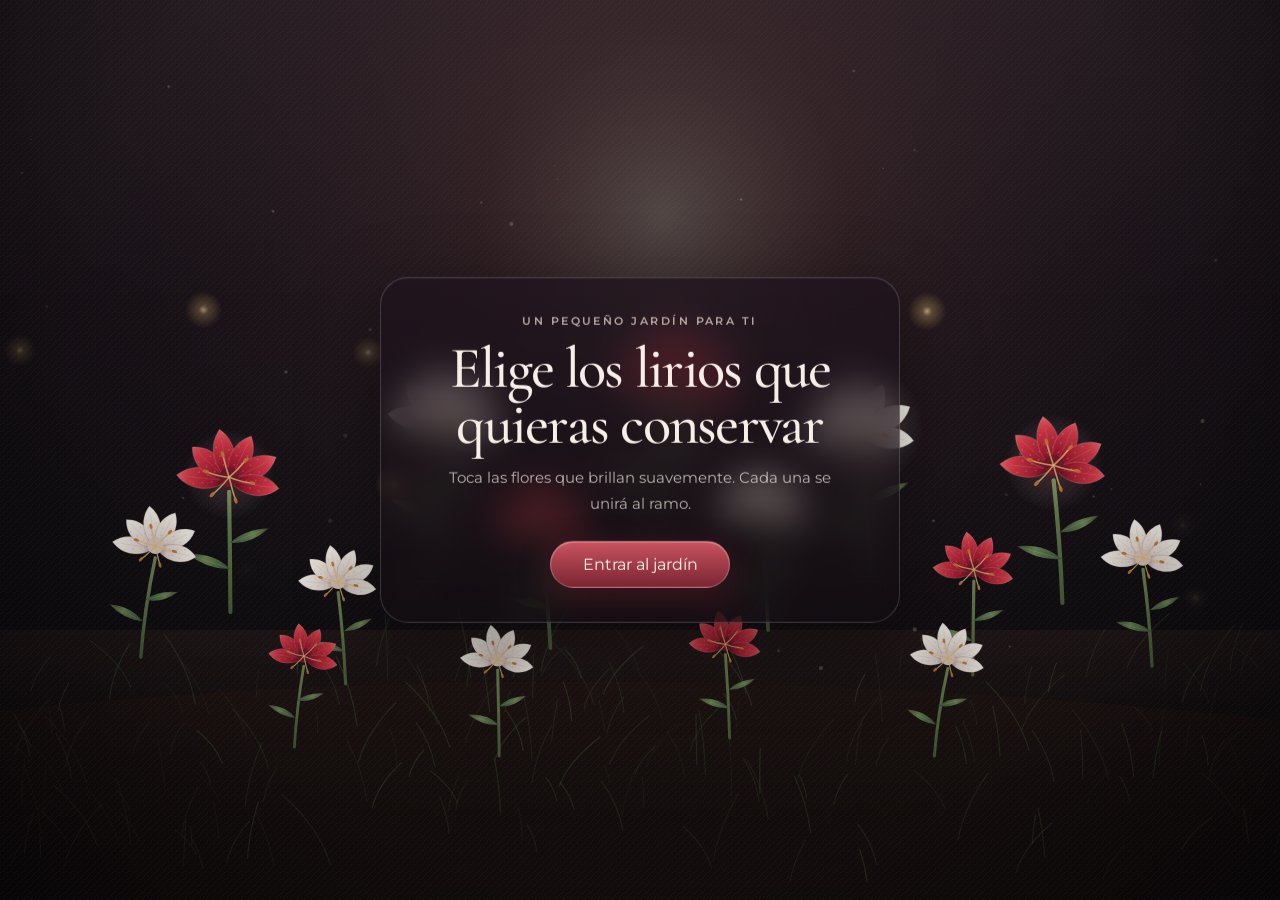
==== index.html @ 662dc4f0 "Add files via upload" ====
<!DOCTYPE html>
<html lang="es">
<head>
  <meta charset="UTF-8" />
  <meta name="viewport" content="width=device-width, initial-scale=1.0, viewport-fit=cover" />
  <meta name="theme-color" content="#100b11" />
  <meta name="description" content="Un pequeño jardín interactivo de lirios rojos y blancos." />
  <title>Jardín de lirios</title>
  <link rel="stylesheet" href="style.css" />
</head>

<body>
  <main id="app">
    <canvas id="garden" aria-label="Jardín interactivo de lirios rojos y blancos"></canvas>

    <div class="light-vignette" aria-hidden="true"></div>
    <div class="grain" aria-hidden="true"></div>

    <section class="intro" id="intro">
      <p class="eyebrow">UN PEQUEÑO JARDÍN PARA TI</p>
      <h1>Elige los lirios que quieras conservar</h1>
      <p>
        Toca las flores que brillan suavemente. Cada una se unirá al ramo.
      </p>
      <button id="enterButton" type="button">Entrar al jardín</button>
    </section>

    <section class="hud hidden" id="hud" aria-live="polite">
      <div class="counter">
        <span class="counter-label">Flores elegidas</span>
        <strong><span id="selectedCount">0</span>/<span id="targetCount">5</span></strong>
      </div>

      <button id="resetButton" class="soft-button" type="button">
        Reiniciar
      </button>
    </section>

    <section class="message-panel hidden" id="messagePanel">
      <p class="eyebrow">TU RAMO ESTÁ LISTO</p>
      <h2>Para que siempre tengas un pequeño jardín contigo</h2>
      <p>
        Cada flor fue elegida entre la luz, el viento y todas las cosas bonitas
        que crecen cuando alguien es importante.
      </p>
      <button id="closeMessage" type="button">Volver al jardín</button>
    </section>

    <div class="hint hidden" id="hint">
      Toca una flor iluminada
    </div>
  </main>

  <script src="script.js"></script>
</body>
</html>
---- style.css ----
@import url('https://fonts.googleapis.com/css2?family=Cormorant+Garamond:wght@400;500;600&family=Montserrat:wght@400;500;600&display=swap');

:root {
  color-scheme: dark;
  --bg: #100b11;
  --cream: #f8eee8;
  --muted: rgba(248, 238, 232, 0.72);
  --line: rgba(255, 255, 255, 0.16);
  --panel: rgba(24, 15, 22, 0.64);
  --accent: #d54a57;
}

* {
  box-sizing: border-box;
}

html,
body {
  width: 100%;
  height: 100%;
  margin: 0;
  overflow: hidden;
  background: var(--bg);
  font-family: "Montserrat", sans-serif;
}

body {
  overscroll-behavior: none;
  touch-action: none;
}

button {
  font: inherit;
}

#app {
  position: relative;
  width: 100%;
  height: 100%;
  min-height: 100svh;
  overflow: hidden;
  isolation: isolate;
  background:
    radial-gradient(circle at 50% 23%, rgba(115, 69, 75, 0.24), transparent 34%),
    linear-gradient(180deg, #181119 0%, #0f0c10 60%, #09090a 100%);
}

#garden {
  position: absolute;
  inset: 0;
  width: 100%;
  height: 100%;
  display: block;
}

.light-vignette {
  position: absolute;
  inset: 0;
  z-index: 3;
  pointer-events: none;
  background:
    radial-gradient(circle at 50% 38%, transparent 0 34%, rgba(7, 4, 7, 0.13) 66%, rgba(4, 2, 4, 0.72) 100%),
    linear-gradient(180deg, rgba(255, 238, 217, 0.05), transparent 34%, rgba(0, 0, 0, 0.2));
  mix-blend-mode: normal;
}

.grain {
  position: absolute;
  inset: 0;
  z-index: 4;
  pointer-events: none;
  opacity: 0.035;
  background-image:
    repeating-radial-gradient(circle at 0 0, rgba(255,255,255,.7) 0 1px, transparent 1px 4px);
  background-size: 7px 7px;
}

.intro,
.message-panel {
  position: absolute;
  z-index: 8;
  left: 50%;
  top: 50%;
  width: min(88vw, 520px);
  transform: translate(-50%, -50%);
  padding: 34px 30px;
  text-align: center;
  border: 1px solid var(--line);
  border-radius: 28px;
  background: linear-gradient(180deg, rgba(31, 19, 29, 0.76), rgba(17, 12, 17, 0.58));
  backdrop-filter: blur(18px);
  -webkit-backdrop-filter: blur(18px);
  box-shadow:
    0 24px 80px rgba(0, 0, 0, 0.4),
    inset 0 1px 0 rgba(255, 255, 255, 0.08);
  transition: opacity 700ms ease, transform 700ms ease, visibility 700ms;
}

.intro.is-leaving,
.message-panel.is-leaving {
  opacity: 0;
  visibility: hidden;
  transform: translate(-50%, -46%) scale(0.97);
}

.intro h1,
.message-panel h2 {
  margin: 10px 0 12px;
  color: var(--cream);
  font-family: "Cormorant Garamond", serif;
  font-size: clamp(2rem, 7vw, 3.65rem);
  line-height: 0.96;
  font-weight: 500;
  letter-spacing: -0.03em;
}

.message-panel h2 {
  font-size: clamp(2rem, 6vw, 3.15rem);
}

.intro p,
.message-panel p {
  margin: 0 auto;
  max-width: 40ch;
  color: var(--muted);
  font-size: 0.96rem;
  line-height: 1.7;
}

.eyebrow {
  color: rgba(255, 235, 225, 0.68) !important;
  font-size: 0.7rem !important;
  letter-spacing: 0.22em;
  font-weight: 600;
}

.intro button,
.message-panel button {
  margin-top: 24px;
  min-width: 180px;
  padding: 13px 20px;
  border: 1px solid rgba(255, 255, 255, 0.25);
  border-radius: 999px;
  color: #fff8f2;
  background:
    linear-gradient(180deg, rgba(217, 91, 103, 0.92), rgba(128, 39, 53, 0.96));
  box-shadow:
    0 10px 34px rgba(177, 47, 66, 0.28),
    inset 0 1px 0 rgba(255, 255, 255, 0.25);
  cursor: pointer;
  transition: transform 180ms ease, filter 180ms ease;
}

.intro button:hover,
.message-panel button:hover {
  transform: translateY(-2px);
  filter: brightness(1.08);
}

.intro button:active,
.message-panel button:active {
  transform: translateY(0) scale(0.98);
}

.hud {
  position: absolute;
  z-index: 7;
  left: max(18px, env(safe-area-inset-left));
  right: max(18px, env(safe-area-inset-right));
  top: max(18px, env(safe-area-inset-top));
  display: flex;
  justify-content: space-between;
  align-items: center;
  gap: 12px;
  pointer-events: none;
  transition: opacity 500ms ease;
}

.counter,
.soft-button {
  border: 1px solid var(--line);
  background: rgba(20, 14, 20, 0.55);
  backdrop-filter: blur(14px);
  -webkit-backdrop-filter: blur(14px);
  box-shadow: 0 10px 30px rgba(0, 0, 0, 0.22);
}

.counter {
  display: flex;
  align-items: baseline;
  gap: 10px;
  padding: 11px 15px;
  border-radius: 18px;
  color: var(--cream);
}

.counter-label {
  color: var(--muted);
  font-size: 0.75rem;
}

.counter strong {
  font-size: 0.95rem;
}

.soft-button {
  pointer-events: auto;
  border-radius: 999px;
  padding: 11px 15px;
  color: rgba(255,255,255,.84);
  cursor: pointer;
}

.hint {
  position: absolute;
  z-index: 7;
  left: 50%;
  bottom: max(28px, calc(env(safe-area-inset-bottom) + 16px));
  transform: translateX(-50%);
  padding: 10px 15px;
  border: 1px solid rgba(255,255,255,.13);
  border-radius: 999px;
  background: rgba(17, 12, 17, .47);
  color: rgba(255, 247, 241, 0.72);
  font-size: 0.75rem;
  backdrop-filter: blur(12px);
  -webkit-backdrop-filter: blur(12px);
  animation: hintFloat 2.8s ease-in-out infinite;
}

.hidden {
  opacity: 0;
  visibility: hidden;
  pointer-events: none !important;
}

@keyframes hintFloat {
  0%, 100% { transform: translate(-50%, 0); }
  50% { transform: translate(-50%, -5px); }
}

@media (max-width: 520px) {
  .intro,
  .message-panel {
    padding: 28px 22px;
    border-radius: 24px;
  }

  .counter-label {
    display: none;
  }
}

@media (prefers-reduced-motion: reduce) {
  .hint {
    animation: none;
  }

  .intro,
  .message-panel {
    transition-duration: 0ms;
  }
}
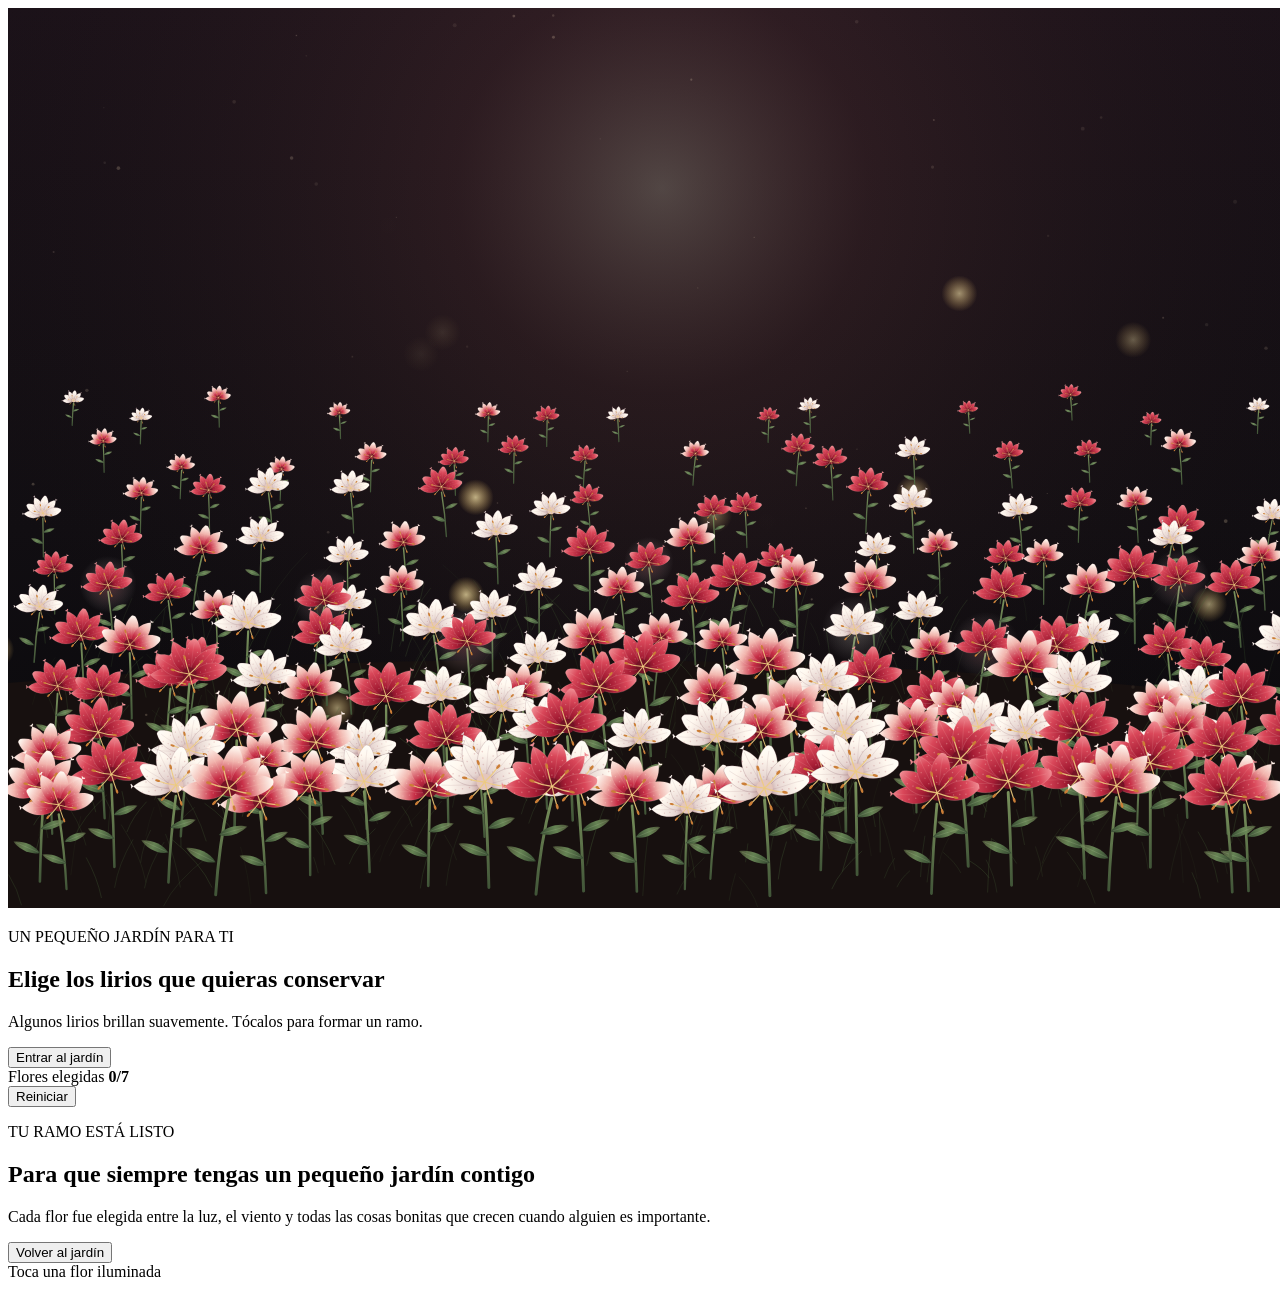
==== commit d5ed7b27: "Rename index(.html to index.html" ====
--- a/index.html
+++ b/index.html
@@ -5,7 +5,7 @@
   <meta name="viewport" content="width=device-width, initial-scale=1.0, viewport-fit=cover" />
   <meta name="theme-color" content="#100b11" />
   <meta name="description" content="Un pequeño jardín interactivo de lirios rojos y blancos." />
-  <title>Jardín de lirios</title>
+  <title>Campo de lirios</title>
   <link rel="stylesheet" href="style.css" />
 </head>
 
@@ -20,7 +20,7 @@
       <p class="eyebrow">UN PEQUEÑO JARDÍN PARA TI</p>
       <h1>Elige los lirios que quieras conservar</h1>
       <p>
-        Toca las flores que brillan suavemente. Cada una se unirá al ramo.
+        Algunos lirios brillan suavemente. Tócalos para formar un ramo.
       </p>
       <button id="enterButton" type="button">Entrar al jardín</button>
     </section>
@@ -28,7 +28,7 @@
     <section class="hud hidden" id="hud" aria-live="polite">
       <div class="counter">
         <span class="counter-label">Flores elegidas</span>
-        <strong><span id="selectedCount">0</span>/<span id="targetCount">5</span></strong>
+        <strong><span id="selectedCount">0</span>/<span id="targetCount">7</span></strong>
       </div>
 
       <button id="resetButton" class="soft-button" type="button">
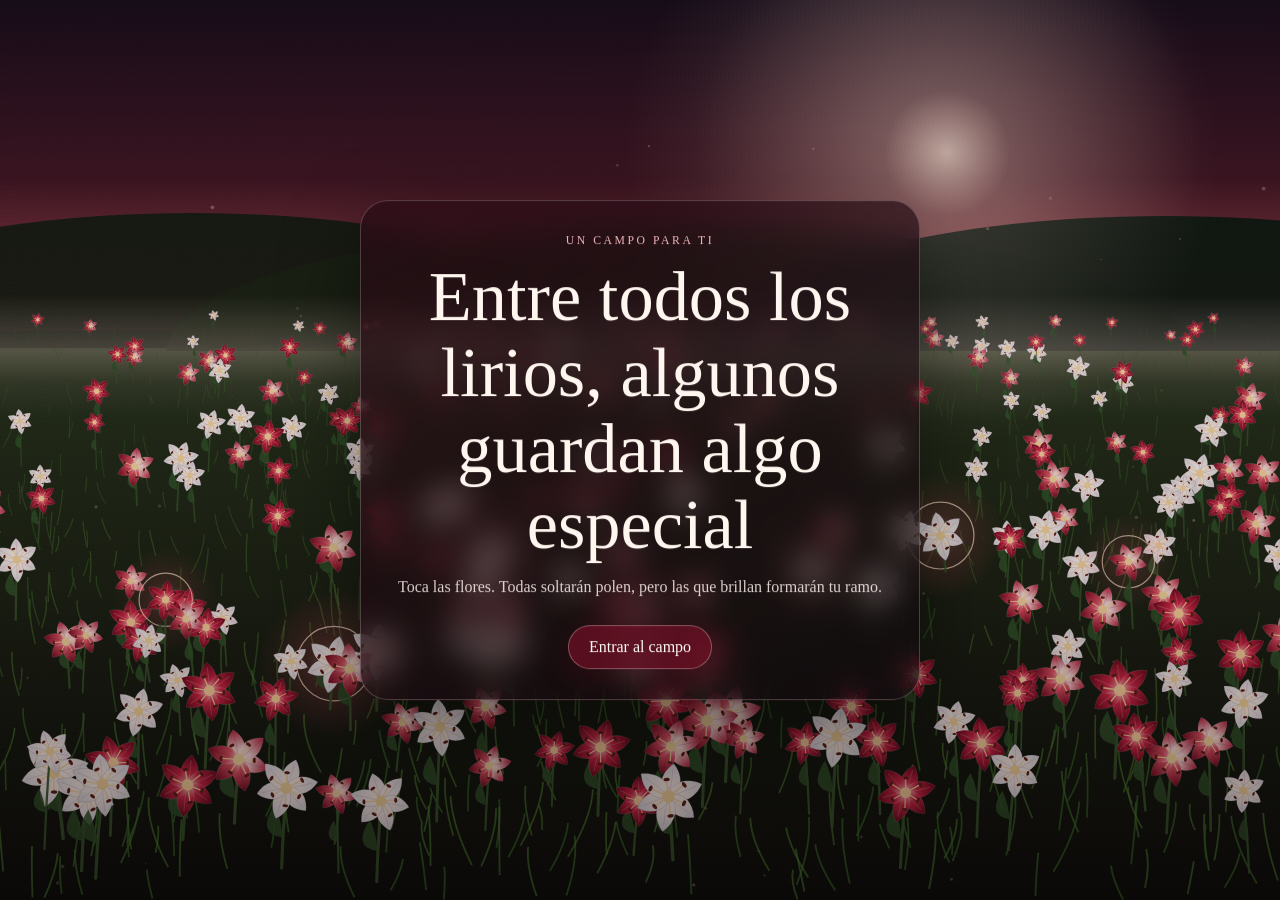
==== commit 316ded7a: "Add files via upload" ====
--- a/index.html
+++ b/index.html
@@ -3,31 +3,34 @@
 <head>
   <meta charset="UTF-8" />
   <meta name="viewport" content="width=device-width, initial-scale=1.0, viewport-fit=cover" />
-  <meta name="theme-color" content="#100b11" />
-  <meta name="description" content="Un pequeño jardín interactivo de lirios rojos y blancos." />
-  <title>Campo de lirios</title>
+  <meta name="theme-color" content="#16080d" />
+  <meta name="description" content="Campo interactivo de lirios rojos, blancos y degradados." />
+  <title>Campo de lirios para Dani</title>
   <link rel="stylesheet" href="style.css" />
 </head>
 
 <body>
   <main id="app">
-    <canvas id="garden" aria-label="Jardín interactivo de lirios rojos y blancos"></canvas>
+    <canvas
+      id="garden"
+      aria-label="Campo interactivo de lirios rojos y blancos"
+    ></canvas>
 
-    <div class="light-vignette" aria-hidden="true"></div>
+    <div class="atmosphere" aria-hidden="true"></div>
     <div class="grain" aria-hidden="true"></div>
 
     <section class="intro" id="intro">
-      <p class="eyebrow">UN PEQUEÑO JARDÍN PARA TI</p>
-      <h1>Elige los lirios que quieras conservar</h1>
+      <p class="eyebrow">UN CAMPO PARA TI</p>
+      <h1>Entre todos los lirios, algunos guardan algo especial</h1>
       <p>
-        Algunos lirios brillan suavemente. Tócalos para formar un ramo.
+        Toca las flores. Todas soltarán polen, pero las que brillan formarán tu ramo.
       </p>
-      <button id="enterButton" type="button">Entrar al jardín</button>
+      <button id="enterButton" type="button">Entrar al campo</button>
     </section>
 
     <section class="hud hidden" id="hud" aria-live="polite">
       <div class="counter">
-        <span class="counter-label">Flores elegidas</span>
+        <span class="counter-label">Flores del ramo</span>
         <strong><span id="selectedCount">0</span>/<span id="targetCount">7</span></strong>
       </div>
 
@@ -36,19 +39,44 @@
       </button>
     </section>
 
-    <section class="message-panel hidden" id="messagePanel">
-      <p class="eyebrow">TU RAMO ESTÁ LISTO</p>
-      <h2>Para que siempre tengas un pequeño jardín contigo</h2>
-      <p>
-        Cada flor fue elegida entre la luz, el viento y todas las cosas bonitas
-        que crecen cuando alguien es importante.
-      </p>
-      <button id="closeMessage" type="button">Volver al jardín</button>
+    <div class="hint hidden" id="hint">
+      Las flores con brillo pertenecen al ramo
+    </div>
+
+    <section
+      class="flower-message hidden"
+      id="flowerMessage"
+      role="dialog"
+      aria-modal="true"
+      aria-labelledby="flowerMessageTitle"
+    >
+      <button
+        id="closeFlowerMessage"
+        class="message-close"
+        type="button"
+        aria-label="Cerrar mensaje"
+      >×</button>
+      <p class="eyebrow">UN MENSAJE ESCONDIDO</p>
+      <h2 id="flowerMessageTitle">Para Dani</h2>
+      <p id="flowerMessageText"></p>
     </section>
 
-    <div class="hint hidden" id="hint">
-      Toca una flor iluminada
-    </div>
+    <section class="bouquet-stage hidden" id="bouquetStage" aria-live="polite">
+      <div class="bouquet-copy">
+        <p class="eyebrow">TU RAMO</p>
+        <h2>Ahora toca cada flor</h2>
+        <p>Cada lirio conserva el mensaje que encontraste en el campo.</p>
+      </div>
+
+      <canvas
+        id="bouquetCanvas"
+        aria-label="Ramo interactivo de siete lirios"
+      ></canvas>
+
+      <button id="returnToField" class="soft-button return-button" type="button">
+        Volver al campo
+      </button>
+    </section>
   </main>
 
   <script src="script.js"></script>
--- a/style.css
+++ b/style.css
@@ -0,0 +1,313 @@
+* {
+  box-sizing: border-box;
+}
+
+:root {
+  color-scheme: dark;
+  --cream: #fff6ef;
+  --rose: #f4b4bd;
+  --deep-red: #8f102a;
+  --wine: #4d0716;
+  --glass: rgba(24, 8, 14, 0.68);
+  --border: rgba(255, 232, 231, 0.22);
+}
+
+html,
+body {
+  width: 100%;
+  height: 100%;
+  margin: 0;
+  overflow: hidden;
+  background: #12070b;
+  font-family: Georgia, "Times New Roman", serif;
+}
+
+button {
+  font: inherit;
+}
+
+button:focus-visible {
+  outline: 3px solid rgba(255, 239, 223, 0.85);
+  outline-offset: 3px;
+}
+
+#app {
+  position: relative;
+  width: 100%;
+  height: 100%;
+  min-height: 100svh;
+  overflow: hidden;
+  isolation: isolate;
+}
+
+#garden,
+#bouquetCanvas {
+  display: block;
+  width: 100%;
+  height: 100%;
+  touch-action: none;
+}
+
+#garden {
+  position: absolute;
+  inset: 0;
+  z-index: 0;
+}
+
+.atmosphere {
+  position: absolute;
+  inset: 0;
+  z-index: 1;
+  pointer-events: none;
+  background:
+    radial-gradient(circle at 72% 17%, rgba(255, 233, 214, 0.20), transparent 25%),
+    linear-gradient(to bottom, rgba(10, 14, 25, 0.03), rgba(36, 7, 14, 0.18) 65%, rgba(15, 5, 8, 0.50));
+}
+
+.grain {
+  position: absolute;
+  inset: 0;
+  z-index: 2;
+  pointer-events: none;
+  opacity: 0.13;
+  background-image:
+    repeating-radial-gradient(circle at 0 0, transparent 0 2px, rgba(255,255,255,.13) 3px 4px);
+  mix-blend-mode: soft-light;
+}
+
+.intro {
+  position: absolute;
+  z-index: 10;
+  left: 50%;
+  top: 50%;
+  width: min(90vw, 560px);
+  transform: translate(-50%, -50%);
+  padding: 30px 26px;
+  text-align: center;
+  border: 1px solid var(--border);
+  border-radius: 28px;
+  background: linear-gradient(145deg, rgba(42, 11, 21, 0.74), rgba(13, 7, 13, 0.58));
+  backdrop-filter: blur(15px);
+  box-shadow: 0 24px 80px rgba(0,0,0,.42);
+  transition: opacity .7s ease, transform .7s ease, visibility .7s;
+}
+
+.intro h1,
+.flower-message h2,
+.bouquet-copy h2 {
+  margin: 8px 0 12px;
+  color: var(--cream);
+  font-weight: 500;
+  line-height: 1.08;
+}
+
+.intro h1 {
+  font-size: clamp(2rem, 7vw, 4.4rem);
+}
+
+.intro p,
+.flower-message p,
+.bouquet-copy p {
+  margin: 0 auto;
+  color: rgba(255, 244, 239, .84);
+  line-height: 1.65;
+}
+
+.eyebrow {
+  letter-spacing: .22em;
+  font-size: .73rem;
+  color: var(--rose) !important;
+}
+
+#enterButton,
+.soft-button {
+  margin-top: 24px;
+  border: 1px solid rgba(255, 241, 235, .30);
+  border-radius: 999px;
+  padding: 12px 20px;
+  color: #fffaf7;
+  background: rgba(113, 16, 38, .72);
+  box-shadow: 0 9px 30px rgba(112, 10, 34, .24);
+  cursor: pointer;
+}
+
+#enterButton:hover,
+.soft-button:hover {
+  background: rgba(145, 24, 51, .88);
+}
+
+.hud {
+  position: absolute;
+  z-index: 8;
+  top: max(16px, env(safe-area-inset-top));
+  left: 16px;
+  right: 16px;
+  display: flex;
+  align-items: center;
+  justify-content: space-between;
+  pointer-events: none;
+}
+
+.counter,
+.hud .soft-button {
+  pointer-events: auto;
+  border: 1px solid var(--border);
+  background: var(--glass);
+  backdrop-filter: blur(12px);
+}
+
+.counter {
+  display: flex;
+  align-items: center;
+  gap: 12px;
+  min-width: 150px;
+  padding: 10px 15px;
+  border-radius: 18px;
+}
+
+.counter-label {
+  display: block;
+  max-width: 90px;
+  color: rgba(255,245,241,.70);
+  font-size: .75rem;
+  line-height: 1.05;
+}
+
+.counter strong {
+  color: var(--cream);
+  font-size: 1.15rem;
+}
+
+.hud .soft-button {
+  margin: 0;
+  padding: 10px 15px;
+}
+
+.hint {
+  position: absolute;
+  z-index: 7;
+  left: 50%;
+  bottom: max(22px, calc(env(safe-area-inset-bottom) + 12px));
+  transform: translateX(-50%);
+  width: max-content;
+  max-width: 86vw;
+  padding: 10px 15px;
+  border: 1px solid var(--border);
+  border-radius: 999px;
+  color: rgba(255,247,242,.85);
+  text-align: center;
+  font-size: .83rem;
+  background: rgba(27, 8, 15, .54);
+  backdrop-filter: blur(10px);
+  pointer-events: none;
+}
+
+.flower-message {
+  position: absolute;
+  z-index: 20;
+  left: 50%;
+  top: 50%;
+  width: min(88vw, 480px);
+  transform: translate(-50%, -50%);
+  padding: 30px 28px;
+  border: 1px solid rgba(255, 235, 231, .28);
+  border-radius: 26px;
+  background:
+    radial-gradient(circle at top, rgba(150, 31, 55, .28), transparent 50%),
+    rgba(20, 7, 13, .88);
+  backdrop-filter: blur(18px);
+  box-shadow: 0 30px 100px rgba(0,0,0,.56);
+  text-align: center;
+}
+
+.flower-message h2 {
+  font-size: clamp(1.8rem, 7vw, 3rem);
+}
+
+.message-close {
+  position: absolute;
+  right: 14px;
+  top: 10px;
+  width: 38px;
+  height: 38px;
+  border: 0;
+  border-radius: 50%;
+  color: rgba(255,255,255,.78);
+  background: rgba(255,255,255,.08);
+  font-size: 1.6rem;
+  cursor: pointer;
+}
+
+.bouquet-stage {
+  position: absolute;
+  inset: 0;
+  z-index: 15;
+  overflow: hidden;
+  background:
+    radial-gradient(circle at 50% 32%, rgba(150, 29, 51, .25), transparent 34%),
+    linear-gradient(to bottom, #170810, #080508 70%);
+}
+
+.bouquet-copy {
+  position: absolute;
+  z-index: 2;
+  left: 50%;
+  top: max(18px, env(safe-area-inset-top));
+  width: min(90vw, 520px);
+  transform: translateX(-50%);
+  text-align: center;
+  pointer-events: none;
+}
+
+.bouquet-copy h2 {
+  margin-top: 5px;
+  font-size: clamp(1.8rem, 6vw, 3rem);
+}
+
+.bouquet-copy p:last-child {
+  font-size: .9rem;
+}
+
+.return-button {
+  position: absolute;
+  z-index: 3;
+  left: 50%;
+  bottom: max(18px, calc(env(safe-area-inset-bottom) + 10px));
+  transform: translateX(-50%);
+  margin: 0;
+}
+
+.hidden {
+  opacity: 0 !important;
+  visibility: hidden !important;
+  pointer-events: none !important;
+}
+
+.intro.hidden {
+  transform: translate(-50%, -46%) scale(.97);
+}
+
+@media (max-width: 600px) {
+  .intro {
+    padding: 24px 20px;
+    border-radius: 22px;
+  }
+
+  .counter {
+    min-width: 135px;
+  }
+
+  .hud {
+    gap: 10px;
+  }
+
+  .flower-message {
+    padding: 28px 20px 24px;
+  }
+}
+
+@media (prefers-reduced-motion: reduce) {
+  * {
+    scroll-behavior: auto !important;
+  }
+}
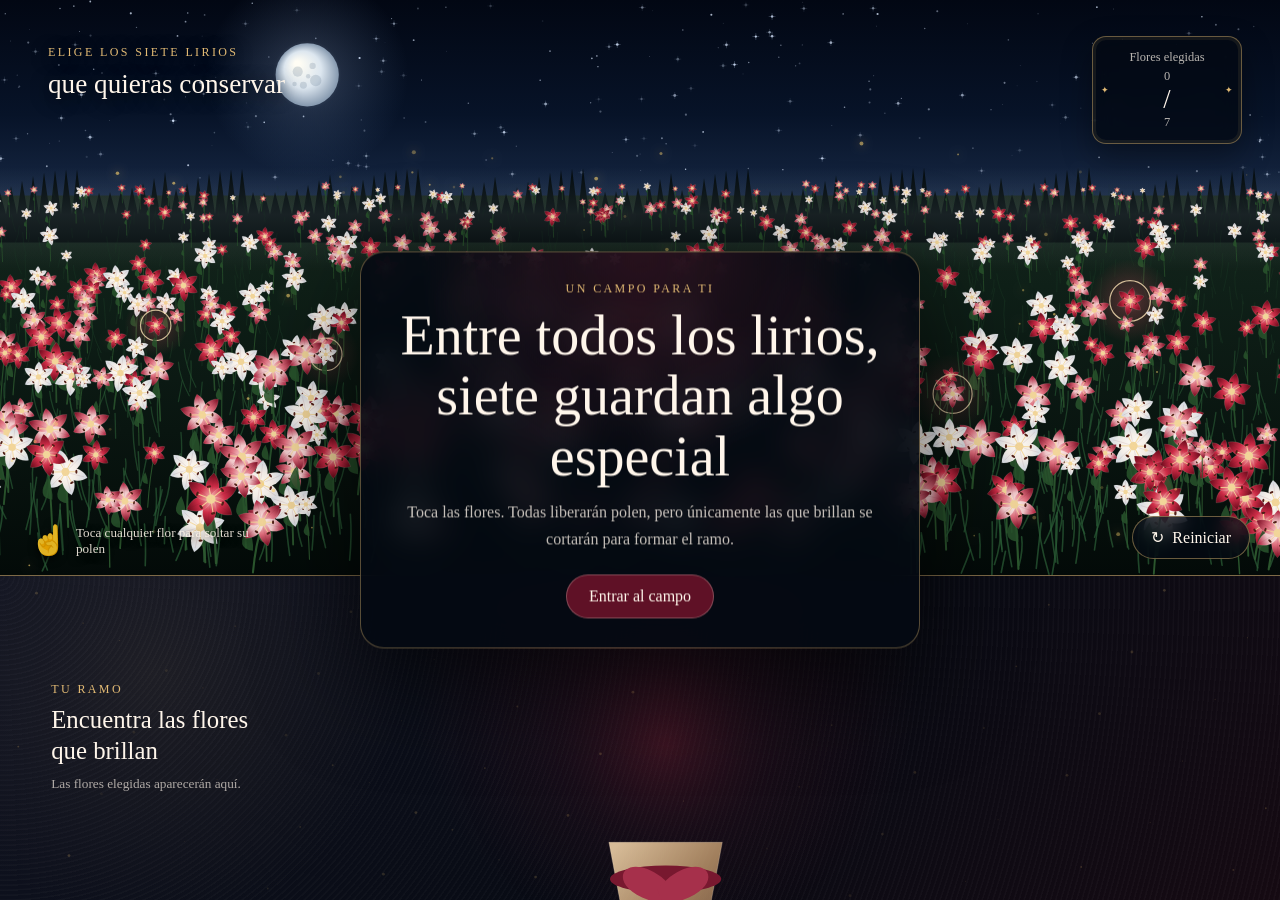
==== commit f57400bb: "Add files via upload" ====
--- a/index.html
+++ b/index.html
@@ -3,79 +3,68 @@
 <head>
   <meta charset="UTF-8" />
   <meta name="viewport" content="width=device-width, initial-scale=1.0, viewport-fit=cover" />
-  <meta name="theme-color" content="#16080d" />
-  <meta name="description" content="Campo interactivo de lirios rojos, blancos y degradados." />
+  <meta name="theme-color" content="#050914" />
   <title>Campo de lirios para Dani</title>
   <link rel="stylesheet" href="style.css" />
 </head>
-
 <body>
   <main id="app">
-    <canvas
-      id="garden"
-      aria-label="Campo interactivo de lirios rojos y blancos"
-    ></canvas>
+    <section class="field-panel" aria-label="Campo interactivo de lirios">
+      <canvas id="garden"></canvas>
 
-    <div class="atmosphere" aria-hidden="true"></div>
-    <div class="grain" aria-hidden="true"></div>
+      <header class="field-title">
+        <p>ELIGE LOS SIETE LIRIOS</p>
+        <h1>que quieras conservar</h1>
+      </header>
 
-    <section class="intro" id="intro">
-      <p class="eyebrow">UN CAMPO PARA TI</p>
-      <h1>Entre todos los lirios, algunos guardan algo especial</h1>
-      <p>
-        Toca las flores. Todas soltarán polen, pero las que brillan formarán tu ramo.
-      </p>
-      <button id="enterButton" type="button">Entrar al campo</button>
-    </section>
+      <aside class="counter-panel" aria-live="polite">
+        <span>Flores elegidas</span>
+        <strong><span id="selectedCount">0</span> / <span id="targetCount">7</span></strong>
+      </aside>
 
-    <section class="hud hidden" id="hud" aria-live="polite">
-      <div class="counter">
-        <span class="counter-label">Flores del ramo</span>
-        <strong><span id="selectedCount">0</span>/<span id="targetCount">7</span></strong>
+      <div class="field-hint">
+        <span class="hand">☝</span>
+        <span>Toca cualquier flor para soltar su polen</span>
       </div>
 
-      <button id="resetButton" class="soft-button" type="button">
-        Reiniciar
+      <button id="resetButton" class="round-button reset-button" type="button">
+        ↻&nbsp;&nbsp;Reiniciar
       </button>
     </section>
 
-    <div class="hint hidden" id="hint">
-      Las flores con brillo pertenecen al ramo
-    </div>
+    <section class="bouquet-panel" aria-label="Ramo en construcción">
+      <div class="bouquet-heading">
+        <p>TU RAMO</p>
+        <h2 id="bouquetInstruction">Encuentra las flores que brillan</h2>
+        <span id="bouquetSubtext">Las flores elegidas aparecerán aquí.</span>
+      </div>
+
+      <canvas id="bouquetCanvas"></canvas>
+
+      <div id="flowerLegend" class="flower-legend" aria-live="polite"></div>
+    </section>
 
     <section
-      class="flower-message hidden"
-      id="flowerMessage"
+      id="messageModal"
+      class="message-modal hidden"
       role="dialog"
       aria-modal="true"
-      aria-labelledby="flowerMessageTitle"
+      aria-labelledby="messageTitle"
     >
-      <button
-        id="closeFlowerMessage"
-        class="message-close"
-        type="button"
-        aria-label="Cerrar mensaje"
-      >×</button>
-      <p class="eyebrow">UN MENSAJE ESCONDIDO</p>
-      <h2 id="flowerMessageTitle">Para Dani</h2>
-      <p id="flowerMessageText"></p>
+      <button id="closeMessage" type="button" aria-label="Cerrar">×</button>
+      <p>UN MENSAJE ESCONDIDO</p>
+      <h2 id="messageTitle">Para Dani</h2>
+      <div id="messageText"></div>
     </section>
 
-    <section class="bouquet-stage hidden" id="bouquetStage" aria-live="polite">
-      <div class="bouquet-copy">
-        <p class="eyebrow">TU RAMO</p>
-        <h2>Ahora toca cada flor</h2>
-        <p>Cada lirio conserva el mensaje que encontraste en el campo.</p>
-      </div>
-
-      <canvas
-        id="bouquetCanvas"
-        aria-label="Ramo interactivo de siete lirios"
-      ></canvas>
-
-      <button id="returnToField" class="soft-button return-button" type="button">
-        Volver al campo
-      </button>
+    <section id="intro" class="intro">
+      <p>UN CAMPO PARA TI</p>
+      <h2>Entre todos los lirios, siete guardan algo especial</h2>
+      <span>
+        Toca las flores. Todas liberarán polen, pero únicamente las que brillan
+        se cortarán para formar el ramo.
+      </span>
+      <button id="enterButton" type="button">Entrar al campo</button>
     </section>
   </main>
 
--- a/style.css
+++ b/style.css
@@ -4,12 +4,12 @@
 
 :root {
   color-scheme: dark;
-  --cream: #fff6ef;
-  --rose: #f4b4bd;
-  --deep-red: #8f102a;
-  --wine: #4d0716;
-  --glass: rgba(24, 8, 14, 0.68);
-  --border: rgba(255, 232, 231, 0.22);
+  --ivory: #fff6eb;
+  --gold: #e2ba74;
+  --rose: #cf6d7e;
+  --wine: #72142c;
+  --glass: rgba(4, 9, 20, 0.74);
+  --line: rgba(230, 190, 116, 0.45);
 }
 
 html,
@@ -18,7 +18,7 @@
   height: 100%;
   margin: 0;
   overflow: hidden;
-  background: #12070b;
+  background: #030711;
   font-family: Georgia, "Times New Roman", serif;
 }
 
@@ -27,17 +27,29 @@
 }
 
 button:focus-visible {
-  outline: 3px solid rgba(255, 239, 223, 0.85);
+  outline: 3px solid var(--ivory);
   outline-offset: 3px;
 }
 
 #app {
   position: relative;
+  display: grid;
+  grid-template-rows: minmax(0, 64fr) minmax(260px, 36fr);
   width: 100%;
-  height: 100%;
-  min-height: 100svh;
+  height: 100dvh;
   overflow: hidden;
-  isolation: isolate;
+  background: #030711;
+}
+
+.field-panel,
+.bouquet-panel {
+  position: relative;
+  min-height: 0;
+  overflow: hidden;
+}
+
+.field-panel {
+  border-bottom: 1px solid rgba(227, 188, 115, .55);
 }
 
 #garden,
@@ -48,233 +60,258 @@
   touch-action: none;
 }
 
-#garden {
+.field-title {
+  position: absolute;
+  z-index: 4;
+  left: clamp(18px, 4vw, 48px);
+  top: clamp(18px, 5vh, 54px);
+  pointer-events: none;
+  text-shadow: 0 3px 18px rgba(0,0,0,.9);
+}
+
+.field-title p,
+.bouquet-heading p,
+.intro > p,
+.message-modal > p {
+  margin: 0;
+  color: var(--gold);
+  font-size: .75rem;
+  letter-spacing: .20em;
+}
+
+.field-title h1 {
+  margin: 6px 0 0;
+  max-width: 260px;
+  color: var(--ivory);
+  font-size: clamp(1.1rem, 2.4vw, 1.7rem);
+  font-weight: 400;
+  line-height: 1.35;
+}
+
+.counter-panel {
+  position: absolute;
+  z-index: 5;
+  right: clamp(14px, 3vw, 38px);
+  top: clamp(14px, 4vh, 38px);
+  min-width: 150px;
+  padding: 13px 20px;
+  border: 1px solid var(--line);
+  border-radius: 14px;
+  color: var(--ivory);
+  text-align: center;
+  background: rgba(3, 9, 19, .72);
+  box-shadow: inset 0 0 0 3px rgba(226,186,116,.08), 0 12px 30px rgba(0,0,0,.35);
+  backdrop-filter: blur(10px);
+}
+
+.counter-panel::before,
+.counter-panel::after {
+  content: "✦";
+  position: absolute;
+  top: 50%;
+  color: var(--gold);
+  font-size: .55rem;
+  transform: translateY(-50%);
+}
+
+.counter-panel::before { left: 8px; }
+.counter-panel::after { right: 8px; }
+
+.counter-panel span {
+  display: block;
+  color: rgba(255,246,235,.72);
+  font-size: .78rem;
+}
+
+.counter-panel strong {
+  display: block;
+  margin-top: 4px;
+  font-size: 1.65rem;
+  font-weight: 400;
+}
+
+.field-hint {
+  position: absolute;
+  z-index: 5;
+  left: clamp(14px, 3vw, 30px);
+  bottom: 16px;
+  display: flex;
+  align-items: center;
+  gap: 10px;
+  max-width: 250px;
+  color: rgba(255,246,235,.88);
+  font-size: .82rem;
+  line-height: 1.25;
+  text-shadow: 0 2px 10px #000;
+  pointer-events: none;
+}
+
+.hand {
+  font-size: 1.8rem;
+}
+
+.round-button {
+  border: 1px solid var(--line);
+  border-radius: 999px;
+  color: var(--ivory);
+  background: rgba(3,9,19,.74);
+  backdrop-filter: blur(9px);
+  cursor: pointer;
+}
+
+.reset-button {
+  position: absolute;
+  z-index: 5;
+  right: clamp(14px, 3vw, 30px);
+  bottom: 16px;
+  padding: 11px 18px;
+}
+
+.bouquet-panel {
+  background:
+    radial-gradient(circle at 52% 36%, rgba(127, 27, 49, .23), transparent 36%),
+    linear-gradient(135deg, #101321, #080b14 55%, #150a12);
+}
+
+.bouquet-panel::after {
+  content: "";
   position: absolute;
   inset: 0;
-  z-index: 0;
-}
-
-.atmosphere {
-  position: absolute;
-  inset: 0;
-  z-index: 1;
   pointer-events: none;
   background:
-    radial-gradient(circle at 72% 17%, rgba(255, 233, 214, 0.20), transparent 25%),
-    linear-gradient(to bottom, rgba(10, 14, 25, 0.03), rgba(36, 7, 14, 0.18) 65%, rgba(15, 5, 8, 0.50));
-}
-
-.grain {
-  position: absolute;
+    radial-gradient(circle at 12% 30%, rgba(226,186,116,.08), transparent 22%),
+    repeating-radial-gradient(circle at 0 0, transparent 0 3px, rgba(255,255,255,.025) 4px 5px);
+  mix-blend-mode: screen;
+}
+
+.bouquet-heading {
+  position: absolute;
+  z-index: 3;
+  left: clamp(18px, 4vw, 58px);
+  top: 50%;
+  width: min(21vw, 230px);
+  transform: translateY(-50%);
+  pointer-events: none;
+}
+
+.bouquet-heading h2 {
+  margin: 8px 0 7px;
+  color: var(--ivory);
+  font-size: clamp(1.05rem, 2vw, 1.55rem);
+  font-weight: 400;
+  line-height: 1.25;
+}
+
+.bouquet-heading span {
+  color: rgba(255,246,235,.66);
+  font-size: .83rem;
+  line-height: 1.4;
+}
+
+#bouquetCanvas {
+  position: absolute;
+  z-index: 1;
   inset: 0;
-  z-index: 2;
-  pointer-events: none;
-  opacity: 0.13;
-  background-image:
-    repeating-radial-gradient(circle at 0 0, transparent 0 2px, rgba(255,255,255,.13) 3px 4px);
-  mix-blend-mode: soft-light;
-}
-
-.intro {
-  position: absolute;
-  z-index: 10;
+}
+
+.flower-legend {
+  position: absolute;
+  z-index: 3;
+  right: clamp(12px, 3vw, 36px);
+  top: 50%;
+  width: min(25vw, 285px);
+  transform: translateY(-50%);
+}
+
+.legend-item {
+  display: grid;
+  grid-template-columns: 32px 1fr;
+  gap: 9px;
+  align-items: center;
+  padding: 5px 0;
+  border-bottom: 1px dashed rgba(226,186,116,.22);
+}
+
+.legend-dot {
+  width: 26px;
+  height: 26px;
+  border-radius: 50%;
+  border: 1px solid rgba(255,241,224,.35);
+  box-shadow: 0 0 14px rgba(226,186,116,.2);
+}
+
+.legend-item strong {
+  display: block;
+  color: var(--ivory);
+  font-size: .76rem;
+  font-weight: 400;
+}
+
+.legend-item span {
+  display: block;
+  margin-top: 2px;
+  color: rgba(255,246,235,.52);
+  font-size: .65rem;
+}
+
+.intro,
+.message-modal {
+  position: absolute;
+  z-index: 20;
   left: 50%;
   top: 50%;
   width: min(90vw, 560px);
   transform: translate(-50%, -50%);
-  padding: 30px 26px;
+  padding: 29px 26px;
+  border: 1px solid rgba(226,186,116,.38);
+  border-radius: 24px;
   text-align: center;
-  border: 1px solid var(--border);
-  border-radius: 28px;
-  background: linear-gradient(145deg, rgba(42, 11, 21, 0.74), rgba(13, 7, 13, 0.58));
-  backdrop-filter: blur(15px);
-  box-shadow: 0 24px 80px rgba(0,0,0,.42);
-  transition: opacity .7s ease, transform .7s ease, visibility .7s;
-}
-
-.intro h1,
-.flower-message h2,
-.bouquet-copy h2 {
-  margin: 8px 0 12px;
-  color: var(--cream);
-  font-weight: 500;
+  background:
+    radial-gradient(circle at top, rgba(151,35,61,.24), transparent 46%),
+    rgba(4,9,18,.90);
+  box-shadow: 0 28px 100px rgba(0,0,0,.68);
+  backdrop-filter: blur(16px);
+  transition: opacity .45s ease, transform .45s ease, visibility .45s;
+}
+
+.intro h2,
+.message-modal h2 {
+  margin: 9px 0 13px;
+  color: var(--ivory);
+  font-size: clamp(1.8rem, 5.6vw, 3.5rem);
+  font-weight: 400;
   line-height: 1.08;
 }
 
-.intro h1 {
-  font-size: clamp(2rem, 7vw, 4.4rem);
-}
-
-.intro p,
-.flower-message p,
-.bouquet-copy p {
-  margin: 0 auto;
-  color: rgba(255, 244, 239, .84);
+.intro span,
+#messageText {
+  display: block;
+  color: rgba(255,246,235,.77);
   line-height: 1.65;
 }
 
-.eyebrow {
-  letter-spacing: .22em;
-  font-size: .73rem;
-  color: var(--rose) !important;
-}
-
-#enterButton,
-.soft-button {
-  margin-top: 24px;
-  border: 1px solid rgba(255, 241, 235, .30);
+.intro button {
+  margin-top: 22px;
+  padding: 12px 22px;
+  border: 1px solid rgba(255,242,226,.25);
   border-radius: 999px;
-  padding: 12px 20px;
-  color: #fffaf7;
-  background: rgba(113, 16, 38, .72);
-  box-shadow: 0 9px 30px rgba(112, 10, 34, .24);
+  color: var(--ivory);
+  background: rgba(116,20,45,.82);
   cursor: pointer;
 }
 
-#enterButton:hover,
-.soft-button:hover {
-  background: rgba(145, 24, 51, .88);
-}
-
-.hud {
-  position: absolute;
-  z-index: 8;
-  top: max(16px, env(safe-area-inset-top));
-  left: 16px;
-  right: 16px;
-  display: flex;
-  align-items: center;
-  justify-content: space-between;
-  pointer-events: none;
-}
-
-.counter,
-.hud .soft-button {
-  pointer-events: auto;
-  border: 1px solid var(--border);
-  background: var(--glass);
-  backdrop-filter: blur(12px);
-}
-
-.counter {
-  display: flex;
-  align-items: center;
-  gap: 12px;
-  min-width: 150px;
-  padding: 10px 15px;
-  border-radius: 18px;
-}
-
-.counter-label {
-  display: block;
-  max-width: 90px;
-  color: rgba(255,245,241,.70);
-  font-size: .75rem;
-  line-height: 1.05;
-}
-
-.counter strong {
-  color: var(--cream);
-  font-size: 1.15rem;
-}
-
-.hud .soft-button {
-  margin: 0;
-  padding: 10px 15px;
-}
-
-.hint {
-  position: absolute;
-  z-index: 7;
-  left: 50%;
-  bottom: max(22px, calc(env(safe-area-inset-bottom) + 12px));
-  transform: translateX(-50%);
-  width: max-content;
-  max-width: 86vw;
-  padding: 10px 15px;
-  border: 1px solid var(--border);
-  border-radius: 999px;
-  color: rgba(255,247,242,.85);
-  text-align: center;
-  font-size: .83rem;
-  background: rgba(27, 8, 15, .54);
-  backdrop-filter: blur(10px);
-  pointer-events: none;
-}
-
-.flower-message {
-  position: absolute;
-  z-index: 20;
-  left: 50%;
-  top: 50%;
-  width: min(88vw, 480px);
-  transform: translate(-50%, -50%);
-  padding: 30px 28px;
-  border: 1px solid rgba(255, 235, 231, .28);
-  border-radius: 26px;
-  background:
-    radial-gradient(circle at top, rgba(150, 31, 55, .28), transparent 50%),
-    rgba(20, 7, 13, .88);
-  backdrop-filter: blur(18px);
-  box-shadow: 0 30px 100px rgba(0,0,0,.56);
-  text-align: center;
-}
-
-.flower-message h2 {
-  font-size: clamp(1.8rem, 7vw, 3rem);
-}
-
-.message-close {
-  position: absolute;
-  right: 14px;
+.message-modal button {
+  position: absolute;
+  right: 12px;
   top: 10px;
-  width: 38px;
-  height: 38px;
+  width: 36px;
+  height: 36px;
   border: 0;
   border-radius: 50%;
-  color: rgba(255,255,255,.78);
+  color: var(--ivory);
   background: rgba(255,255,255,.08);
-  font-size: 1.6rem;
+  font-size: 1.5rem;
   cursor: pointer;
-}
-
-.bouquet-stage {
-  position: absolute;
-  inset: 0;
-  z-index: 15;
-  overflow: hidden;
-  background:
-    radial-gradient(circle at 50% 32%, rgba(150, 29, 51, .25), transparent 34%),
-    linear-gradient(to bottom, #170810, #080508 70%);
-}
-
-.bouquet-copy {
-  position: absolute;
-  z-index: 2;
-  left: 50%;
-  top: max(18px, env(safe-area-inset-top));
-  width: min(90vw, 520px);
-  transform: translateX(-50%);
-  text-align: center;
-  pointer-events: none;
-}
-
-.bouquet-copy h2 {
-  margin-top: 5px;
-  font-size: clamp(1.8rem, 6vw, 3rem);
-}
-
-.bouquet-copy p:last-child {
-  font-size: .9rem;
-}
-
-.return-button {
-  position: absolute;
-  z-index: 3;
-  left: 50%;
-  bottom: max(18px, calc(env(safe-area-inset-bottom) + 10px));
-  transform: translateX(-50%);
-  margin: 0;
 }
 
 .hidden {
@@ -283,31 +320,96 @@
   pointer-events: none !important;
 }
 
-.intro.hidden {
-  transform: translate(-50%, -46%) scale(.97);
-}
-
-@media (max-width: 600px) {
-  .intro {
-    padding: 24px 20px;
-    border-radius: 22px;
-  }
-
-  .counter {
-    min-width: 135px;
-  }
-
-  .hud {
-    gap: 10px;
-  }
-
-  .flower-message {
-    padding: 28px 20px 24px;
-  }
-}
-
-@media (prefers-reduced-motion: reduce) {
-  * {
-    scroll-behavior: auto !important;
-  }
-}
+@media (max-width: 760px) {
+  #app {
+    grid-template-rows: minmax(0, 66fr) minmax(230px, 34fr);
+  }
+
+  .field-title {
+    top: 18px;
+  }
+
+  .field-title h1 {
+    max-width: 180px;
+    font-size: 1rem;
+  }
+
+  .counter-panel {
+    min-width: 118px;
+    padding: 10px 13px;
+  }
+
+  .counter-panel strong {
+    font-size: 1.35rem;
+  }
+
+  .field-hint {
+    bottom: 10px;
+    max-width: 170px;
+    font-size: .68rem;
+  }
+
+  .reset-button {
+    bottom: 10px;
+    padding: 9px 13px;
+    font-size: .75rem;
+  }
+
+  .bouquet-heading {
+    left: 12px;
+    top: 12px;
+    width: 42%;
+    transform: none;
+  }
+
+  .bouquet-heading h2 {
+    margin: 4px 0;
+    font-size: .92rem;
+  }
+
+  .bouquet-heading span {
+    font-size: .66rem;
+  }
+
+  .flower-legend {
+    right: 9px;
+    width: 35%;
+  }
+
+  .legend-item {
+    grid-template-columns: 20px 1fr;
+    gap: 5px;
+    padding: 2px 0;
+  }
+
+  .legend-dot {
+    width: 17px;
+    height: 17px;
+  }
+
+  .legend-item strong {
+    font-size: .58rem;
+  }
+
+  .legend-item span {
+    display: none;
+  }
+}
+
+@media (max-width: 430px) {
+  .field-title p {
+    font-size: .58rem;
+  }
+
+  .counter-panel span {
+    font-size: .63rem;
+  }
+
+  .bouquet-heading {
+    width: 43%;
+  }
+
+  .flower-legend {
+    width: 31%;
+  }
+}
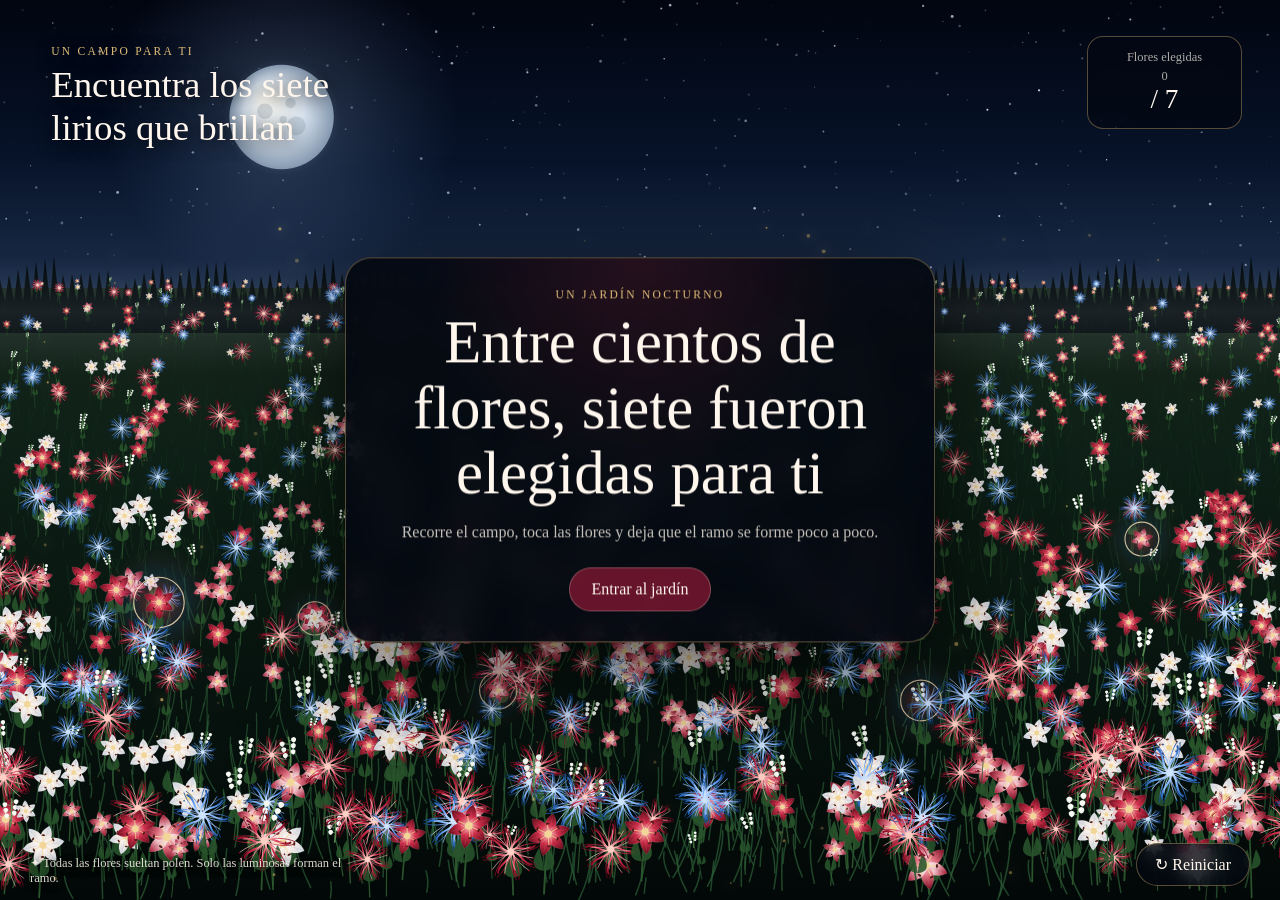
==== commit f2848fce: "Add files via upload" ====
--- a/index.html
+++ b/index.html
@@ -1,73 +1,43 @@
 <!DOCTYPE html>
 <html lang="es">
 <head>
-  <meta charset="UTF-8" />
-  <meta name="viewport" content="width=device-width, initial-scale=1.0, viewport-fit=cover" />
-  <meta name="theme-color" content="#050914" />
+  <meta charset="UTF-8">
+  <meta name="viewport" content="width=device-width, initial-scale=1.0, viewport-fit=cover">
+  <meta name="theme-color" content="#030713">
   <title>Campo de lirios para Dani</title>
-  <link rel="stylesheet" href="style.css" />
+  <link rel="stylesheet" href="style.css">
 </head>
 <body>
-  <main id="app">
-    <section class="field-panel" aria-label="Campo interactivo de lirios">
-      <canvas id="garden"></canvas>
+<main id="app">
+  <section id="fieldScene" class="scene">
+    <canvas id="gardenCanvas"></canvas>
+    <header class="field-copy"><p>UN CAMPO PARA TI</p><h1>Encuentra los siete lirios que brillan</h1></header>
+    <aside class="counter"><span>Flores elegidas</span><strong><span id="selectedCount">0</span> / 7</strong></aside>
+    <div class="hint">✦ Todas las flores sueltan polen. Solo las luminosas forman el ramo.</div>
+    <button id="resetButton" class="glass reset" type="button">↻ Reiniciar</button>
+  </section>
 
-      <header class="field-title">
-        <p>ELIGE LOS SIETE LIRIOS</p>
-        <h1>que quieras conservar</h1>
-      </header>
+  <section id="bouquetScene" class="scene hidden">
+    <canvas id="bouquetCanvas"></canvas>
+    <header class="bouquet-copy"><p>TU RAMO</p><h2>Ahora toca cada flor</h2><span>Cada lirio guarda un mensaje diferente.</span></header>
+    <aside class="info-panel"><p>FLORES DEL RAMO</p><div id="flowerInfoList"></div></aside>
+    <button id="backToField" class="glass back" type="button">← Volver al campo</button>
+  </section>
 
-      <aside class="counter-panel" aria-live="polite">
-        <span>Flores elegidas</span>
-        <strong><span id="selectedCount">0</span> / <span id="targetCount">7</span></strong>
-      </aside>
+  <section id="intro" class="modal intro">
+    <p>UN JARDÍN NOCTURNO</p>
+    <h2>Entre cientos de flores, siete fueron elegidas para ti</h2>
+    <span>Recorre el campo, toca las flores y deja que el ramo se forme poco a poco.</span>
+    <button id="enterButton" type="button">Entrar al jardín</button>
+  </section>
 
-      <div class="field-hint">
-        <span class="hand">☝</span>
-        <span>Toca cualquier flor para soltar su polen</span>
-      </div>
-
-      <button id="resetButton" class="round-button reset-button" type="button">
-        ↻&nbsp;&nbsp;Reiniciar
-      </button>
-    </section>
-
-    <section class="bouquet-panel" aria-label="Ramo en construcción">
-      <div class="bouquet-heading">
-        <p>TU RAMO</p>
-        <h2 id="bouquetInstruction">Encuentra las flores que brillan</h2>
-        <span id="bouquetSubtext">Las flores elegidas aparecerán aquí.</span>
-      </div>
-
-      <canvas id="bouquetCanvas"></canvas>
-
-      <div id="flowerLegend" class="flower-legend" aria-live="polite"></div>
-    </section>
-
-    <section
-      id="messageModal"
-      class="message-modal hidden"
-      role="dialog"
-      aria-modal="true"
-      aria-labelledby="messageTitle"
-    >
-      <button id="closeMessage" type="button" aria-label="Cerrar">×</button>
-      <p>UN MENSAJE ESCONDIDO</p>
-      <h2 id="messageTitle">Para Dani</h2>
-      <div id="messageText"></div>
-    </section>
-
-    <section id="intro" class="intro">
-      <p>UN CAMPO PARA TI</p>
-      <h2>Entre todos los lirios, siete guardan algo especial</h2>
-      <span>
-        Toca las flores. Todas liberarán polen, pero únicamente las que brillan
-        se cortarán para formar el ramo.
-      </span>
-      <button id="enterButton" type="button">Entrar al campo</button>
-    </section>
-  </main>
-
-  <script src="script.js"></script>
+  <section id="messageModal" class="modal hidden" role="dialog" aria-modal="true">
+    <button id="closeMessage" class="close" type="button">×</button>
+    <p>UN MENSAJE ESCONDIDO</p>
+    <h2 id="messageFlowerName">Para Dani</h2>
+    <div id="messageText"></div>
+  </section>
+</main>
+<script src="script.js"></script>
 </body>
 </html>
--- a/style.css
+++ b/style.css
@@ -1,415 +1,26 @@
-* {
-  box-sizing: border-box;
-}
-
-:root {
-  color-scheme: dark;
-  --ivory: #fff6eb;
-  --gold: #e2ba74;
-  --rose: #cf6d7e;
-  --wine: #72142c;
-  --glass: rgba(4, 9, 20, 0.74);
-  --line: rgba(230, 190, 116, 0.45);
-}
-
-html,
-body {
-  width: 100%;
-  height: 100%;
-  margin: 0;
-  overflow: hidden;
-  background: #030711;
-  font-family: Georgia, "Times New Roman", serif;
-}
-
-button {
-  font: inherit;
-}
-
-button:focus-visible {
-  outline: 3px solid var(--ivory);
-  outline-offset: 3px;
-}
-
-#app {
-  position: relative;
-  display: grid;
-  grid-template-rows: minmax(0, 64fr) minmax(260px, 36fr);
-  width: 100%;
-  height: 100dvh;
-  overflow: hidden;
-  background: #030711;
-}
-
-.field-panel,
-.bouquet-panel {
-  position: relative;
-  min-height: 0;
-  overflow: hidden;
-}
-
-.field-panel {
-  border-bottom: 1px solid rgba(227, 188, 115, .55);
-}
-
-#garden,
-#bouquetCanvas {
-  display: block;
-  width: 100%;
-  height: 100%;
-  touch-action: none;
-}
-
-.field-title {
-  position: absolute;
-  z-index: 4;
-  left: clamp(18px, 4vw, 48px);
-  top: clamp(18px, 5vh, 54px);
-  pointer-events: none;
-  text-shadow: 0 3px 18px rgba(0,0,0,.9);
-}
-
-.field-title p,
-.bouquet-heading p,
-.intro > p,
-.message-modal > p {
-  margin: 0;
-  color: var(--gold);
-  font-size: .75rem;
-  letter-spacing: .20em;
-}
-
-.field-title h1 {
-  margin: 6px 0 0;
-  max-width: 260px;
-  color: var(--ivory);
-  font-size: clamp(1.1rem, 2.4vw, 1.7rem);
-  font-weight: 400;
-  line-height: 1.35;
-}
-
-.counter-panel {
-  position: absolute;
-  z-index: 5;
-  right: clamp(14px, 3vw, 38px);
-  top: clamp(14px, 4vh, 38px);
-  min-width: 150px;
-  padding: 13px 20px;
-  border: 1px solid var(--line);
-  border-radius: 14px;
-  color: var(--ivory);
-  text-align: center;
-  background: rgba(3, 9, 19, .72);
-  box-shadow: inset 0 0 0 3px rgba(226,186,116,.08), 0 12px 30px rgba(0,0,0,.35);
-  backdrop-filter: blur(10px);
-}
-
-.counter-panel::before,
-.counter-panel::after {
-  content: "✦";
-  position: absolute;
-  top: 50%;
-  color: var(--gold);
-  font-size: .55rem;
-  transform: translateY(-50%);
-}
-
-.counter-panel::before { left: 8px; }
-.counter-panel::after { right: 8px; }
-
-.counter-panel span {
-  display: block;
-  color: rgba(255,246,235,.72);
-  font-size: .78rem;
-}
-
-.counter-panel strong {
-  display: block;
-  margin-top: 4px;
-  font-size: 1.65rem;
-  font-weight: 400;
-}
-
-.field-hint {
-  position: absolute;
-  z-index: 5;
-  left: clamp(14px, 3vw, 30px);
-  bottom: 16px;
-  display: flex;
-  align-items: center;
-  gap: 10px;
-  max-width: 250px;
-  color: rgba(255,246,235,.88);
-  font-size: .82rem;
-  line-height: 1.25;
-  text-shadow: 0 2px 10px #000;
-  pointer-events: none;
-}
-
-.hand {
-  font-size: 1.8rem;
-}
-
-.round-button {
-  border: 1px solid var(--line);
-  border-radius: 999px;
-  color: var(--ivory);
-  background: rgba(3,9,19,.74);
-  backdrop-filter: blur(9px);
-  cursor: pointer;
-}
-
-.reset-button {
-  position: absolute;
-  z-index: 5;
-  right: clamp(14px, 3vw, 30px);
-  bottom: 16px;
-  padding: 11px 18px;
-}
-
-.bouquet-panel {
-  background:
-    radial-gradient(circle at 52% 36%, rgba(127, 27, 49, .23), transparent 36%),
-    linear-gradient(135deg, #101321, #080b14 55%, #150a12);
-}
-
-.bouquet-panel::after {
-  content: "";
-  position: absolute;
-  inset: 0;
-  pointer-events: none;
-  background:
-    radial-gradient(circle at 12% 30%, rgba(226,186,116,.08), transparent 22%),
-    repeating-radial-gradient(circle at 0 0, transparent 0 3px, rgba(255,255,255,.025) 4px 5px);
-  mix-blend-mode: screen;
-}
-
-.bouquet-heading {
-  position: absolute;
-  z-index: 3;
-  left: clamp(18px, 4vw, 58px);
-  top: 50%;
-  width: min(21vw, 230px);
-  transform: translateY(-50%);
-  pointer-events: none;
-}
-
-.bouquet-heading h2 {
-  margin: 8px 0 7px;
-  color: var(--ivory);
-  font-size: clamp(1.05rem, 2vw, 1.55rem);
-  font-weight: 400;
-  line-height: 1.25;
-}
-
-.bouquet-heading span {
-  color: rgba(255,246,235,.66);
-  font-size: .83rem;
-  line-height: 1.4;
-}
-
-#bouquetCanvas {
-  position: absolute;
-  z-index: 1;
-  inset: 0;
-}
-
-.flower-legend {
-  position: absolute;
-  z-index: 3;
-  right: clamp(12px, 3vw, 36px);
-  top: 50%;
-  width: min(25vw, 285px);
-  transform: translateY(-50%);
-}
-
-.legend-item {
-  display: grid;
-  grid-template-columns: 32px 1fr;
-  gap: 9px;
-  align-items: center;
-  padding: 5px 0;
-  border-bottom: 1px dashed rgba(226,186,116,.22);
-}
-
-.legend-dot {
-  width: 26px;
-  height: 26px;
-  border-radius: 50%;
-  border: 1px solid rgba(255,241,224,.35);
-  box-shadow: 0 0 14px rgba(226,186,116,.2);
-}
-
-.legend-item strong {
-  display: block;
-  color: var(--ivory);
-  font-size: .76rem;
-  font-weight: 400;
-}
-
-.legend-item span {
-  display: block;
-  margin-top: 2px;
-  color: rgba(255,246,235,.52);
-  font-size: .65rem;
-}
-
-.intro,
-.message-modal {
-  position: absolute;
-  z-index: 20;
-  left: 50%;
-  top: 50%;
-  width: min(90vw, 560px);
-  transform: translate(-50%, -50%);
-  padding: 29px 26px;
-  border: 1px solid rgba(226,186,116,.38);
-  border-radius: 24px;
-  text-align: center;
-  background:
-    radial-gradient(circle at top, rgba(151,35,61,.24), transparent 46%),
-    rgba(4,9,18,.90);
-  box-shadow: 0 28px 100px rgba(0,0,0,.68);
-  backdrop-filter: blur(16px);
-  transition: opacity .45s ease, transform .45s ease, visibility .45s;
-}
-
-.intro h2,
-.message-modal h2 {
-  margin: 9px 0 13px;
-  color: var(--ivory);
-  font-size: clamp(1.8rem, 5.6vw, 3.5rem);
-  font-weight: 400;
-  line-height: 1.08;
-}
-
-.intro span,
-#messageText {
-  display: block;
-  color: rgba(255,246,235,.77);
-  line-height: 1.65;
-}
-
-.intro button {
-  margin-top: 22px;
-  padding: 12px 22px;
-  border: 1px solid rgba(255,242,226,.25);
-  border-radius: 999px;
-  color: var(--ivory);
-  background: rgba(116,20,45,.82);
-  cursor: pointer;
-}
-
-.message-modal button {
-  position: absolute;
-  right: 12px;
-  top: 10px;
-  width: 36px;
-  height: 36px;
-  border: 0;
-  border-radius: 50%;
-  color: var(--ivory);
-  background: rgba(255,255,255,.08);
-  font-size: 1.5rem;
-  cursor: pointer;
-}
-
-.hidden {
-  opacity: 0 !important;
-  visibility: hidden !important;
-  pointer-events: none !important;
-}
-
-@media (max-width: 760px) {
-  #app {
-    grid-template-rows: minmax(0, 66fr) minmax(230px, 34fr);
-  }
-
-  .field-title {
-    top: 18px;
-  }
-
-  .field-title h1 {
-    max-width: 180px;
-    font-size: 1rem;
-  }
-
-  .counter-panel {
-    min-width: 118px;
-    padding: 10px 13px;
-  }
-
-  .counter-panel strong {
-    font-size: 1.35rem;
-  }
-
-  .field-hint {
-    bottom: 10px;
-    max-width: 170px;
-    font-size: .68rem;
-  }
-
-  .reset-button {
-    bottom: 10px;
-    padding: 9px 13px;
-    font-size: .75rem;
-  }
-
-  .bouquet-heading {
-    left: 12px;
-    top: 12px;
-    width: 42%;
-    transform: none;
-  }
-
-  .bouquet-heading h2 {
-    margin: 4px 0;
-    font-size: .92rem;
-  }
-
-  .bouquet-heading span {
-    font-size: .66rem;
-  }
-
-  .flower-legend {
-    right: 9px;
-    width: 35%;
-  }
-
-  .legend-item {
-    grid-template-columns: 20px 1fr;
-    gap: 5px;
-    padding: 2px 0;
-  }
-
-  .legend-dot {
-    width: 17px;
-    height: 17px;
-  }
-
-  .legend-item strong {
-    font-size: .58rem;
-  }
-
-  .legend-item span {
-    display: none;
-  }
-}
-
-@media (max-width: 430px) {
-  .field-title p {
-    font-size: .58rem;
-  }
-
-  .counter-panel span {
-    font-size: .63rem;
-  }
-
-  .bouquet-heading {
-    width: 43%;
-  }
-
-  .flower-legend {
-    width: 31%;
-  }
-}
+*{box-sizing:border-box} :root{color-scheme:dark;--ivory:#fff7ed;--gold:#dfbb78;--line:rgba(223,187,120,.38)}
+html,body{width:100%;height:100%;margin:0;overflow:hidden;background:#030713;font-family:Georgia,"Times New Roman",serif}
+button{font:inherit} button:focus-visible{outline:3px solid var(--ivory);outline-offset:3px}
+#app,.scene{width:100%;height:100%} #app{position:relative;overflow:hidden;background:#030713}
+.scene{position:absolute;inset:0;transition:opacity .8s ease,transform .8s ease,visibility .8s}
+#bouquetScene{background:radial-gradient(circle at 50% 32%,rgba(134,30,53,.22),transparent 35%),linear-gradient(145deg,#090d1a,#05070e 54%,#160910)}
+canvas{display:block;width:100%;height:100%;touch-action:none}
+.field-copy,.bouquet-copy{position:absolute;z-index:4;left:clamp(18px,4vw,54px);top:clamp(18px,5vh,54px);pointer-events:none;text-shadow:0 3px 18px #000}
+.field-copy p,.bouquet-copy p,.modal>p,.info-panel>p{margin:0;color:var(--gold);font-size:.72rem;letter-spacing:.2em}
+.field-copy h1,.bouquet-copy h2{margin:7px 0 0;max-width:360px;color:var(--ivory);font-size:clamp(1.3rem,3vw,2.3rem);font-weight:400;line-height:1.16}
+.bouquet-copy span{display:block;margin-top:8px;color:rgba(255,247,237,.68);font-size:.9rem}
+.counter{position:absolute;z-index:5;right:clamp(14px,3vw,38px);top:clamp(14px,4vh,38px);min-width:155px;padding:13px 20px;border:1px solid var(--line);border-radius:16px;color:var(--ivory);text-align:center;background:rgba(3,8,18,.74);backdrop-filter:blur(10px)}
+.counter span{display:block;color:rgba(255,247,237,.68);font-size:.78rem}.counter strong{display:block;margin-top:4px;font-size:1.7rem;font-weight:400}
+.hint{position:absolute;z-index:5;left:clamp(14px,3vw,30px);bottom:max(14px,calc(env(safe-area-inset-bottom) + 10px));max-width:330px;color:rgba(255,247,237,.86);font-size:.78rem;text-shadow:0 2px 10px #000}
+.glass{border:1px solid var(--line);border-radius:999px;color:var(--ivory);background:rgba(3,8,18,.73);backdrop-filter:blur(9px);cursor:pointer}
+.reset{position:absolute;z-index:5;right:clamp(14px,3vw,30px);bottom:max(14px,calc(env(safe-area-inset-bottom) + 10px));padding:11px 18px}
+.back{position:absolute;z-index:5;left:clamp(16px,3vw,34px);bottom:max(16px,calc(env(safe-area-inset-bottom) + 10px));padding:11px 18px}
+.info-panel{position:absolute;z-index:4;right:clamp(14px,3vw,36px);top:50%;width:min(30vw,340px);transform:translateY(-50%);padding:18px;border:1px solid rgba(223,187,120,.25);border-radius:20px;background:rgba(4,8,17,.66);backdrop-filter:blur(12px)}
+#flowerInfoList{margin-top:10px}.info-item{display:grid;grid-template-columns:34px 1fr;gap:10px;align-items:center;padding:7px 0;border-bottom:1px dashed rgba(223,187,120,.18)}
+.swatch{width:30px;height:30px;border-radius:50%;border:1px solid rgba(255,245,230,.32)}.info-item strong{display:block;color:var(--ivory);font-size:.82rem;font-weight:400}.info-item span{display:block;margin-top:2px;color:rgba(255,247,237,.53);font-size:.68rem}
+.modal{position:absolute;z-index:20;left:50%;top:50%;width:min(90vw,590px);transform:translate(-50%,-50%);padding:30px 26px;border:1px solid var(--line);border-radius:26px;text-align:center;background:radial-gradient(circle at top,rgba(151,35,61,.22),transparent 45%),rgba(4,8,17,.91);box-shadow:0 30px 110px rgba(0,0,0,.7);backdrop-filter:blur(17px);transition:opacity .45s ease,transform .45s ease,visibility .45s}
+.modal h2{margin:9px 0 13px;color:var(--ivory);font-size:clamp(1.9rem,6vw,3.8rem);font-weight:400;line-height:1.08}.modal span,#messageText{display:block;color:rgba(255,247,237,.77);line-height:1.65}
+.intro button{margin-top:22px;padding:12px 22px;border:1px solid rgba(255,244,229,.24);border-radius:999px;color:var(--ivory);background:rgba(122,23,50,.83);cursor:pointer}
+.close{position:absolute;right:12px;top:10px;width:38px;height:38px;border:0;border-radius:50%;color:var(--ivory);background:rgba(255,255,255,.08);font-size:1.6rem;cursor:pointer}
+.hidden{opacity:0!important;visibility:hidden!important;pointer-events:none!important}.scene.hidden{transform:scale(1.025)}
+@media(max-width:800px){.field-copy h1{max-width:220px;font-size:1.15rem}.counter{min-width:122px;padding:10px 13px}.counter strong{font-size:1.35rem}.hint{max-width:205px;font-size:.67rem}.bouquet-copy{top:18px;left:18px}.bouquet-copy h2{max-width:220px;font-size:1.25rem}.bouquet-copy span{max-width:210px;font-size:.72rem}.info-panel{right:10px;top:auto;bottom:10px;width:42%;max-height:47%;overflow:auto;transform:none;padding:10px}.info-item{grid-template-columns:22px 1fr;gap:6px;padding:4px 0}.swatch{width:20px;height:20px}.info-item strong{font-size:.62rem}.info-item span{display:none}}
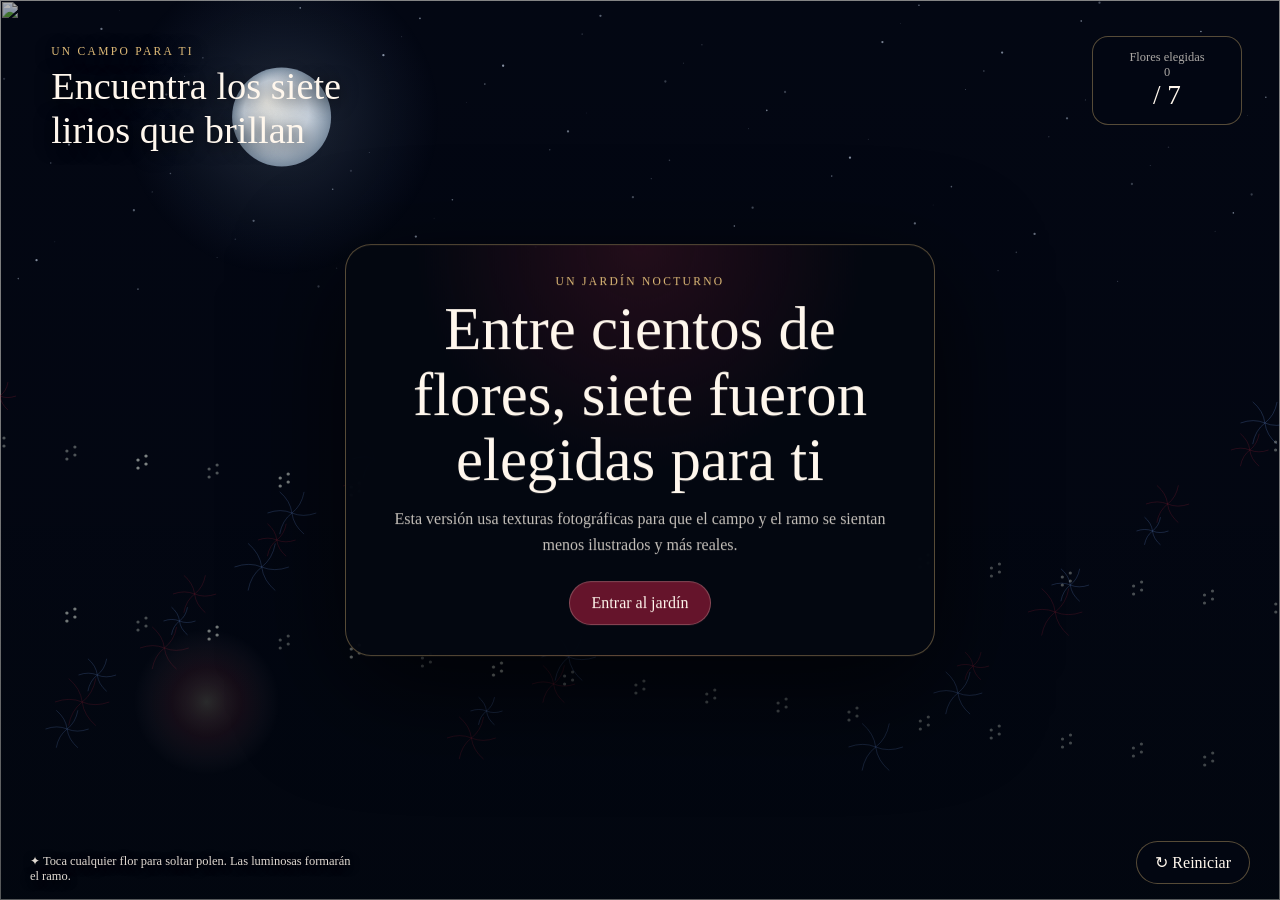
==== commit db3e2fd7: "Add files via upload" ====
--- a/index.html
+++ b/index.html
@@ -1,41 +1,52 @@
 <!DOCTYPE html>
 <html lang="es">
 <head>
-  <meta charset="UTF-8">
-  <meta name="viewport" content="width=device-width, initial-scale=1.0, viewport-fit=cover">
-  <meta name="theme-color" content="#030713">
-  <title>Campo de lirios para Dani</title>
-  <link rel="stylesheet" href="style.css">
+<meta charset="UTF-8">
+<meta name="viewport" content="width=device-width,initial-scale=1.0,viewport-fit=cover">
+<meta name="theme-color" content="#040914">
+<title>Campo de lirios para Dani</title>
+<link rel="stylesheet" href="style.css">
 </head>
 <body>
 <main id="app">
-  <section id="fieldScene" class="scene">
-    <canvas id="gardenCanvas"></canvas>
-    <header class="field-copy"><p>UN CAMPO PARA TI</p><h1>Encuentra los siete lirios que brillan</h1></header>
-    <aside class="counter"><span>Flores elegidas</span><strong><span id="selectedCount">0</span> / 7</strong></aside>
-    <div class="hint">✦ Todas las flores sueltan polen. Solo las luminosas forman el ramo.</div>
-    <button id="resetButton" class="glass reset" type="button">↻ Reiniciar</button>
+  <section id="fieldScene" class="scene field-scene">
+    <img class="photo-bg" src="assets/field-night.jpg" alt="">
+    <canvas id="fieldCanvas"></canvas>
+    <header class="title-copy">
+      <p>UN CAMPO PARA TI</p>
+      <h1>Encuentra los siete lirios que brillan</h1>
+    </header>
+    <aside class="counter"><span>Flores elegidas</span><strong><span id="count">0</span> / 7</strong></aside>
+    <div class="hint">✦ Toca cualquier flor para soltar polen. Las luminosas formarán el ramo.</div>
+    <button id="reset" class="glass reset" type="button">↻ Reiniciar</button>
   </section>
 
-  <section id="bouquetScene" class="scene hidden">
+  <section id="bouquetScene" class="scene bouquet-scene hidden">
     <canvas id="bouquetCanvas"></canvas>
-    <header class="bouquet-copy"><p>TU RAMO</p><h2>Ahora toca cada flor</h2><span>Cada lirio guarda un mensaje diferente.</span></header>
-    <aside class="info-panel"><p>FLORES DEL RAMO</p><div id="flowerInfoList"></div></aside>
-    <button id="backToField" class="glass back" type="button">← Volver al campo</button>
+    <header class="bouquet-copy">
+      <p>TU RAMO</p>
+      <h2>Ahora toca cada flor</h2>
+      <span>Cada lirio guarda un mensaje distinto.</span>
+    </header>
+    <aside class="info-panel">
+      <p>FLORES DEL RAMO</p>
+      <div id="infoList"></div>
+    </aside>
+    <button id="back" class="glass back" type="button">← Volver al campo</button>
   </section>
 
-  <section id="intro" class="modal intro">
+  <section id="intro" class="modal">
     <p>UN JARDÍN NOCTURNO</p>
     <h2>Entre cientos de flores, siete fueron elegidas para ti</h2>
-    <span>Recorre el campo, toca las flores y deja que el ramo se forme poco a poco.</span>
-    <button id="enterButton" type="button">Entrar al jardín</button>
+    <span>Esta versión usa texturas fotográficas para que el campo y el ramo se sientan menos ilustrados y más reales.</span>
+    <button id="enter" type="button">Entrar al jardín</button>
   </section>
 
-  <section id="messageModal" class="modal hidden" role="dialog" aria-modal="true">
+  <section id="message" class="modal hidden">
     <button id="closeMessage" class="close" type="button">×</button>
     <p>UN MENSAJE ESCONDIDO</p>
-    <h2 id="messageFlowerName">Para Dani</h2>
-    <div id="messageText"></div>
+    <h2 id="messageTitle">Para Dani</h2>
+    <div id="messageBody"></div>
   </section>
 </main>
 <script src="script.js"></script>
--- a/style.css
+++ b/style.css
@@ -1,26 +1,18 @@
-*{box-sizing:border-box} :root{color-scheme:dark;--ivory:#fff7ed;--gold:#dfbb78;--line:rgba(223,187,120,.38)}
-html,body{width:100%;height:100%;margin:0;overflow:hidden;background:#030713;font-family:Georgia,"Times New Roman",serif}
-button{font:inherit} button:focus-visible{outline:3px solid var(--ivory);outline-offset:3px}
-#app,.scene{width:100%;height:100%} #app{position:relative;overflow:hidden;background:#030713}
-.scene{position:absolute;inset:0;transition:opacity .8s ease,transform .8s ease,visibility .8s}
-#bouquetScene{background:radial-gradient(circle at 50% 32%,rgba(134,30,53,.22),transparent 35%),linear-gradient(145deg,#090d1a,#05070e 54%,#160910)}
-canvas{display:block;width:100%;height:100%;touch-action:none}
-.field-copy,.bouquet-copy{position:absolute;z-index:4;left:clamp(18px,4vw,54px);top:clamp(18px,5vh,54px);pointer-events:none;text-shadow:0 3px 18px #000}
-.field-copy p,.bouquet-copy p,.modal>p,.info-panel>p{margin:0;color:var(--gold);font-size:.72rem;letter-spacing:.2em}
-.field-copy h1,.bouquet-copy h2{margin:7px 0 0;max-width:360px;color:var(--ivory);font-size:clamp(1.3rem,3vw,2.3rem);font-weight:400;line-height:1.16}
-.bouquet-copy span{display:block;margin-top:8px;color:rgba(255,247,237,.68);font-size:.9rem}
-.counter{position:absolute;z-index:5;right:clamp(14px,3vw,38px);top:clamp(14px,4vh,38px);min-width:155px;padding:13px 20px;border:1px solid var(--line);border-radius:16px;color:var(--ivory);text-align:center;background:rgba(3,8,18,.74);backdrop-filter:blur(10px)}
-.counter span{display:block;color:rgba(255,247,237,.68);font-size:.78rem}.counter strong{display:block;margin-top:4px;font-size:1.7rem;font-weight:400}
-.hint{position:absolute;z-index:5;left:clamp(14px,3vw,30px);bottom:max(14px,calc(env(safe-area-inset-bottom) + 10px));max-width:330px;color:rgba(255,247,237,.86);font-size:.78rem;text-shadow:0 2px 10px #000}
-.glass{border:1px solid var(--line);border-radius:999px;color:var(--ivory);background:rgba(3,8,18,.73);backdrop-filter:blur(9px);cursor:pointer}
-.reset{position:absolute;z-index:5;right:clamp(14px,3vw,30px);bottom:max(14px,calc(env(safe-area-inset-bottom) + 10px));padding:11px 18px}
-.back{position:absolute;z-index:5;left:clamp(16px,3vw,34px);bottom:max(16px,calc(env(safe-area-inset-bottom) + 10px));padding:11px 18px}
-.info-panel{position:absolute;z-index:4;right:clamp(14px,3vw,36px);top:50%;width:min(30vw,340px);transform:translateY(-50%);padding:18px;border:1px solid rgba(223,187,120,.25);border-radius:20px;background:rgba(4,8,17,.66);backdrop-filter:blur(12px)}
-#flowerInfoList{margin-top:10px}.info-item{display:grid;grid-template-columns:34px 1fr;gap:10px;align-items:center;padding:7px 0;border-bottom:1px dashed rgba(223,187,120,.18)}
-.swatch{width:30px;height:30px;border-radius:50%;border:1px solid rgba(255,245,230,.32)}.info-item strong{display:block;color:var(--ivory);font-size:.82rem;font-weight:400}.info-item span{display:block;margin-top:2px;color:rgba(255,247,237,.53);font-size:.68rem}
-.modal{position:absolute;z-index:20;left:50%;top:50%;width:min(90vw,590px);transform:translate(-50%,-50%);padding:30px 26px;border:1px solid var(--line);border-radius:26px;text-align:center;background:radial-gradient(circle at top,rgba(151,35,61,.22),transparent 45%),rgba(4,8,17,.91);box-shadow:0 30px 110px rgba(0,0,0,.7);backdrop-filter:blur(17px);transition:opacity .45s ease,transform .45s ease,visibility .45s}
-.modal h2{margin:9px 0 13px;color:var(--ivory);font-size:clamp(1.9rem,6vw,3.8rem);font-weight:400;line-height:1.08}.modal span,#messageText{display:block;color:rgba(255,247,237,.77);line-height:1.65}
-.intro button{margin-top:22px;padding:12px 22px;border:1px solid rgba(255,244,229,.24);border-radius:999px;color:var(--ivory);background:rgba(122,23,50,.83);cursor:pointer}
-.close{position:absolute;right:12px;top:10px;width:38px;height:38px;border:0;border-radius:50%;color:var(--ivory);background:rgba(255,255,255,.08);font-size:1.6rem;cursor:pointer}
-.hidden{opacity:0!important;visibility:hidden!important;pointer-events:none!important}.scene.hidden{transform:scale(1.025)}
-@media(max-width:800px){.field-copy h1{max-width:220px;font-size:1.15rem}.counter{min-width:122px;padding:10px 13px}.counter strong{font-size:1.35rem}.hint{max-width:205px;font-size:.67rem}.bouquet-copy{top:18px;left:18px}.bouquet-copy h2{max-width:220px;font-size:1.25rem}.bouquet-copy span{max-width:210px;font-size:.72rem}.info-panel{right:10px;top:auto;bottom:10px;width:42%;max-height:47%;overflow:auto;transform:none;padding:10px}.info-item{grid-template-columns:22px 1fr;gap:6px;padding:4px 0}.swatch{width:20px;height:20px}.info-item strong{font-size:.62rem}.info-item span{display:none}}
+*{box-sizing:border-box}html,body{width:100%;height:100%;margin:0;overflow:hidden;background:#030713;font-family:Georgia,"Times New Roman",serif;color:#fff7ed}
+:root{color-scheme:dark;--ivory:#fff7ed;--gold:#dfbb78;--line:rgba(223,187,120,.38)}
+button{font:inherit}.scene,#app{position:absolute;inset:0;width:100%;height:100%;overflow:hidden}.scene{transition:opacity .75s ease,transform .75s ease,visibility .75s}
+.photo-bg{position:absolute;inset:0;width:100%;height:100%;object-fit:cover;object-position:center 56%;filter:brightness(.72) saturate(.82) contrast(1.08)}
+.field-scene::after{content:"";position:absolute;inset:0;pointer-events:none;background:linear-gradient(to bottom,rgba(1,6,18,.05),rgba(1,5,12,.15) 55%,rgba(1,6,10,.38))}
+canvas{position:absolute;inset:0;width:100%;height:100%;display:block;touch-action:none}
+.title-copy,.bouquet-copy{position:absolute;z-index:5;left:clamp(18px,4vw,54px);top:clamp(18px,5vh,54px);text-shadow:0 3px 18px #000;pointer-events:none}
+.title-copy p,.bouquet-copy p,.modal>p,.info-panel>p{margin:0;color:var(--gold);font-size:.72rem;letter-spacing:.2em}.title-copy h1,.bouquet-copy h2{margin:7px 0 0;max-width:370px;font-weight:400;line-height:1.15;font-size:clamp(1.3rem,3vw,2.4rem)}
+.bouquet-copy span{display:block;margin-top:8px;color:rgba(255,247,237,.68)}
+.counter{position:absolute;z-index:5;right:clamp(14px,3vw,38px);top:clamp(14px,4vh,38px);min-width:150px;padding:13px 20px;border:1px solid var(--line);border-radius:16px;background:rgba(3,8,18,.72);backdrop-filter:blur(10px);text-align:center}.counter span{display:block;color:rgba(255,247,237,.67);font-size:.78rem}.counter strong{font-size:1.7rem;font-weight:400}
+.hint{position:absolute;z-index:5;left:clamp(14px,3vw,30px);bottom:16px;max-width:330px;font-size:.78rem;color:rgba(255,247,237,.88);text-shadow:0 2px 10px #000}
+.glass{position:absolute;z-index:5;border:1px solid var(--line);border-radius:999px;color:var(--ivory);background:rgba(3,8,18,.72);backdrop-filter:blur(9px);padding:11px 18px;cursor:pointer}.reset{right:clamp(14px,3vw,30px);bottom:16px}.back{left:clamp(16px,3vw,34px);bottom:16px}
+.bouquet-scene{background:radial-gradient(circle at 48% 36%,rgba(118,29,49,.22),transparent 34%),linear-gradient(145deg,#080d18,#05070e 55%,#140911)}
+.info-panel{position:absolute;z-index:5;right:clamp(14px,3vw,36px);top:50%;width:min(29vw,340px);transform:translateY(-50%);padding:18px;border:1px solid rgba(223,187,120,.25);border-radius:20px;background:rgba(4,8,17,.66);backdrop-filter:blur(12px)}
+.info-item{display:grid;grid-template-columns:34px 1fr;gap:10px;align-items:center;padding:7px 0;border-bottom:1px dashed rgba(223,187,120,.18)}.swatch{width:30px;height:30px;border-radius:50%;border:1px solid rgba(255,245,230,.32)}.info-item strong{display:block;font-size:.82rem;font-weight:400}.info-item span{display:block;margin-top:2px;color:rgba(255,247,237,.53);font-size:.68rem}
+.modal{position:absolute;z-index:20;left:50%;top:50%;width:min(90vw,590px);transform:translate(-50%,-50%);padding:30px 26px;border:1px solid var(--line);border-radius:26px;text-align:center;background:radial-gradient(circle at top,rgba(151,35,61,.22),transparent 45%),rgba(4,8,17,.91);box-shadow:0 30px 110px rgba(0,0,0,.7);backdrop-filter:blur(17px);transition:opacity .45s ease,visibility .45s}.modal h2{margin:9px 0 13px;font-size:clamp(1.9rem,6vw,3.8rem);font-weight:400;line-height:1.08}.modal span,#messageBody{display:block;color:rgba(255,247,237,.77);line-height:1.65}.modal button:not(.close){margin-top:22px;padding:12px 22px;border:1px solid rgba(255,244,229,.24);border-radius:999px;color:var(--ivory);background:rgba(122,23,50,.83);cursor:pointer}.close{position:absolute;right:12px;top:10px;width:38px;height:38px;border:0;border-radius:50%;color:var(--ivory);background:rgba(255,255,255,.08);font-size:1.6rem;cursor:pointer}
+.hidden{opacity:0!important;visibility:hidden!important;pointer-events:none!important}.scene.hidden{transform:scale(1.02)}
+@media(max-width:800px){.title-copy h1{max-width:210px;font-size:1.1rem}.counter{min-width:120px;padding:10px 13px}.counter strong{font-size:1.35rem}.hint{max-width:210px;font-size:.67rem}.bouquet-copy{left:18px;top:18px}.bouquet-copy h2{font-size:1.25rem}.bouquet-copy span{font-size:.72rem;max-width:210px}.info-panel{right:10px;top:auto;bottom:10px;width:42%;max-height:47%;overflow:auto;transform:none;padding:10px}.info-item{grid-template-columns:22px 1fr;gap:6px;padding:4px 0}.swatch{width:20px;height:20px}.info-item strong{font-size:.62rem}.info-item span{display:none}}
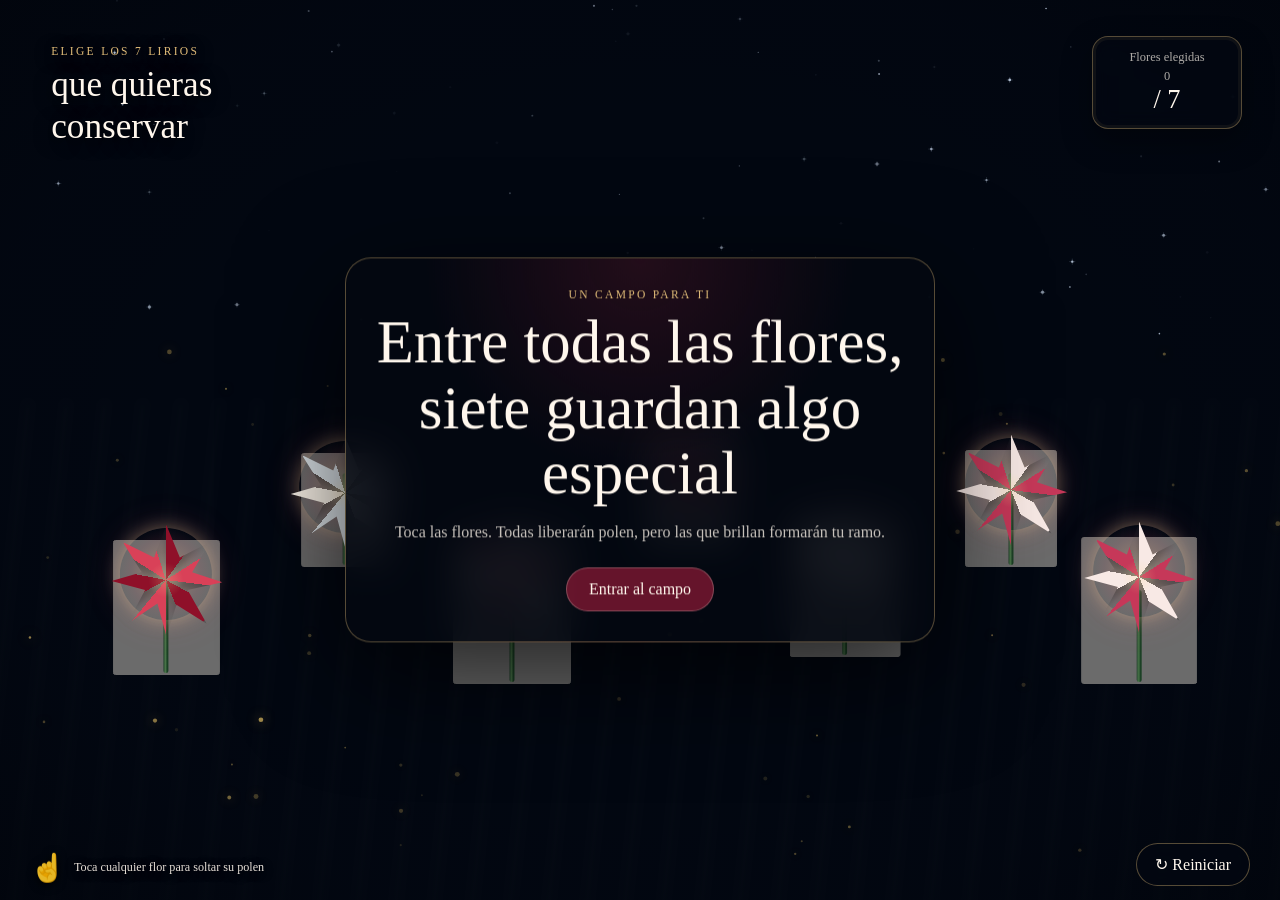
==== commit 70cc67e9: "Add files via upload" ====
--- a/index.html
+++ b/index.html
@@ -1,54 +1,110 @@
 <!DOCTYPE html>
 <html lang="es">
 <head>
-<meta charset="UTF-8">
-<meta name="viewport" content="width=device-width,initial-scale=1.0,viewport-fit=cover">
-<meta name="theme-color" content="#040914">
-<title>Campo de lirios para Dani</title>
-<link rel="stylesheet" href="style.css">
+  <meta charset="UTF-8" />
+  <meta name="viewport" content="width=device-width, initial-scale=1.0, viewport-fit=cover" />
+  <meta name="theme-color" content="#020711" />
+  <title>Campo de lirios para Dani</title>
+  <link rel="stylesheet" href="style.css" />
 </head>
+
 <body>
-<main id="app">
-  <section id="fieldScene" class="scene field-scene">
-    <img class="photo-bg" src="assets/field-night.jpg" alt="">
-    <canvas id="fieldCanvas"></canvas>
-    <header class="title-copy">
+  <main id="app">
+
+    <!-- ESCENARIO 1: CAMPO -->
+    <section id="fieldScene" class="scene field-scene">
+      <div class="background-wrap" aria-hidden="true">
+        <img
+          id="fieldBackground"
+          class="field-background"
+          src="assets/campo-fondo.jpg"
+          alt=""
+        />
+        <div class="background-wind-layer"></div>
+        <div class="background-vignette"></div>
+      </div>
+
+      <canvas id="effectsCanvas" aria-hidden="true"></canvas>
+
+      <!-- Flores interactivas frontales.
+           Luego podemos sustituir estas por PNG fotorrealistas sin tocar
+           el sistema de animaciones. -->
+      <div id="foregroundFlowers" class="foreground-flowers" aria-label="Flores interactivas"></div>
+
+      <header class="field-title">
+        <p>ELIGE LOS 7 LIRIOS</p>
+        <h1>que quieras conservar</h1>
+      </header>
+
+      <aside class="counter-panel" aria-live="polite">
+        <span>Flores elegidas</span>
+        <strong><span id="selectedCount">0</span> / 7</strong>
+      </aside>
+
+      <div class="field-hint">
+        <span class="hand-icon">☝</span>
+        <span>Toca cualquier flor para soltar su polen</span>
+      </div>
+
+      <button id="resetButton" class="glass-button reset-button" type="button">
+        ↻ Reiniciar
+      </button>
+    </section>
+
+    <!-- ESCENARIO 2: RAMO -->
+    <section id="bouquetScene" class="scene bouquet-scene hidden">
+      <canvas id="bouquetEffectsCanvas" aria-hidden="true"></canvas>
+
+      <div class="bouquet-copy">
+        <p>TU RAMO</p>
+        <h2>Toca cada flor</h2>
+        <span>Cada lirio guarda un mensaje para ti.</span>
+      </div>
+
+      <div id="bouquet" class="bouquet" aria-label="Ramo de lirios interactivo">
+        <div class="paper paper-back-left"></div>
+        <div class="paper paper-back-right"></div>
+        <div class="bouquet-leaves" aria-hidden="true"></div>
+        <div id="bouquetFlowers" class="bouquet-flowers"></div>
+        <div class="paper paper-front"></div>
+        <div class="ribbon">
+          <span class="ribbon-loop ribbon-loop-left"></span>
+          <span class="ribbon-loop ribbon-loop-right"></span>
+          <span class="ribbon-center"></span>
+        </div>
+      </div>
+
+      <aside id="flowerInfoPanel" class="flower-info-panel">
+        <p>FLORES DEL RAMO</p>
+        <div id="flowerInfoList"></div>
+      </aside>
+
+      <button id="backButton" class="glass-button back-button" type="button">
+        ← Volver al campo
+      </button>
+    </section>
+
+    <!-- INTRO -->
+    <section id="intro" class="modal intro">
       <p>UN CAMPO PARA TI</p>
-      <h1>Encuentra los siete lirios que brillan</h1>
-    </header>
-    <aside class="counter"><span>Flores elegidas</span><strong><span id="count">0</span> / 7</strong></aside>
-    <div class="hint">✦ Toca cualquier flor para soltar polen. Las luminosas formarán el ramo.</div>
-    <button id="reset" class="glass reset" type="button">↻ Reiniciar</button>
-  </section>
+      <h2>Entre todas las flores, siete guardan algo especial</h2>
+      <span>
+        Toca las flores. Todas liberarán polen, pero las que brillan
+        formarán tu ramo.
+      </span>
+      <button id="enterButton" type="button">Entrar al campo</button>
+    </section>
 
-  <section id="bouquetScene" class="scene bouquet-scene hidden">
-    <canvas id="bouquetCanvas"></canvas>
-    <header class="bouquet-copy">
-      <p>TU RAMO</p>
-      <h2>Ahora toca cada flor</h2>
-      <span>Cada lirio guarda un mensaje distinto.</span>
-    </header>
-    <aside class="info-panel">
-      <p>FLORES DEL RAMO</p>
-      <div id="infoList"></div>
-    </aside>
-    <button id="back" class="glass back" type="button">← Volver al campo</button>
-  </section>
+    <!-- MENSAJES -->
+    <section id="messageModal" class="modal message-modal hidden" role="dialog" aria-modal="true">
+      <button id="closeMessage" class="close-button" type="button" aria-label="Cerrar">×</button>
+      <p>UN MENSAJE ESCONDIDO</p>
+      <h2 id="messageTitle">Para Dani</h2>
+      <div id="messageText"></div>
+    </section>
 
-  <section id="intro" class="modal">
-    <p>UN JARDÍN NOCTURNO</p>
-    <h2>Entre cientos de flores, siete fueron elegidas para ti</h2>
-    <span>Esta versión usa texturas fotográficas para que el campo y el ramo se sientan menos ilustrados y más reales.</span>
-    <button id="enter" type="button">Entrar al jardín</button>
-  </section>
+  </main>
 
-  <section id="message" class="modal hidden">
-    <button id="closeMessage" class="close" type="button">×</button>
-    <p>UN MENSAJE ESCONDIDO</p>
-    <h2 id="messageTitle">Para Dani</h2>
-    <div id="messageBody"></div>
-  </section>
-</main>
-<script src="script.js"></script>
+  <script src="script.js"></script>
 </body>
 </html>
--- a/style.css
+++ b/style.css
@@ -1,18 +1,814 @@
-*{box-sizing:border-box}html,body{width:100%;height:100%;margin:0;overflow:hidden;background:#030713;font-family:Georgia,"Times New Roman",serif;color:#fff7ed}
-:root{color-scheme:dark;--ivory:#fff7ed;--gold:#dfbb78;--line:rgba(223,187,120,.38)}
-button{font:inherit}.scene,#app{position:absolute;inset:0;width:100%;height:100%;overflow:hidden}.scene{transition:opacity .75s ease,transform .75s ease,visibility .75s}
-.photo-bg{position:absolute;inset:0;width:100%;height:100%;object-fit:cover;object-position:center 56%;filter:brightness(.72) saturate(.82) contrast(1.08)}
-.field-scene::after{content:"";position:absolute;inset:0;pointer-events:none;background:linear-gradient(to bottom,rgba(1,6,18,.05),rgba(1,5,12,.15) 55%,rgba(1,6,10,.38))}
-canvas{position:absolute;inset:0;width:100%;height:100%;display:block;touch-action:none}
-.title-copy,.bouquet-copy{position:absolute;z-index:5;left:clamp(18px,4vw,54px);top:clamp(18px,5vh,54px);text-shadow:0 3px 18px #000;pointer-events:none}
-.title-copy p,.bouquet-copy p,.modal>p,.info-panel>p{margin:0;color:var(--gold);font-size:.72rem;letter-spacing:.2em}.title-copy h1,.bouquet-copy h2{margin:7px 0 0;max-width:370px;font-weight:400;line-height:1.15;font-size:clamp(1.3rem,3vw,2.4rem)}
-.bouquet-copy span{display:block;margin-top:8px;color:rgba(255,247,237,.68)}
-.counter{position:absolute;z-index:5;right:clamp(14px,3vw,38px);top:clamp(14px,4vh,38px);min-width:150px;padding:13px 20px;border:1px solid var(--line);border-radius:16px;background:rgba(3,8,18,.72);backdrop-filter:blur(10px);text-align:center}.counter span{display:block;color:rgba(255,247,237,.67);font-size:.78rem}.counter strong{font-size:1.7rem;font-weight:400}
-.hint{position:absolute;z-index:5;left:clamp(14px,3vw,30px);bottom:16px;max-width:330px;font-size:.78rem;color:rgba(255,247,237,.88);text-shadow:0 2px 10px #000}
-.glass{position:absolute;z-index:5;border:1px solid var(--line);border-radius:999px;color:var(--ivory);background:rgba(3,8,18,.72);backdrop-filter:blur(9px);padding:11px 18px;cursor:pointer}.reset{right:clamp(14px,3vw,30px);bottom:16px}.back{left:clamp(16px,3vw,34px);bottom:16px}
-.bouquet-scene{background:radial-gradient(circle at 48% 36%,rgba(118,29,49,.22),transparent 34%),linear-gradient(145deg,#080d18,#05070e 55%,#140911)}
-.info-panel{position:absolute;z-index:5;right:clamp(14px,3vw,36px);top:50%;width:min(29vw,340px);transform:translateY(-50%);padding:18px;border:1px solid rgba(223,187,120,.25);border-radius:20px;background:rgba(4,8,17,.66);backdrop-filter:blur(12px)}
-.info-item{display:grid;grid-template-columns:34px 1fr;gap:10px;align-items:center;padding:7px 0;border-bottom:1px dashed rgba(223,187,120,.18)}.swatch{width:30px;height:30px;border-radius:50%;border:1px solid rgba(255,245,230,.32)}.info-item strong{display:block;font-size:.82rem;font-weight:400}.info-item span{display:block;margin-top:2px;color:rgba(255,247,237,.53);font-size:.68rem}
-.modal{position:absolute;z-index:20;left:50%;top:50%;width:min(90vw,590px);transform:translate(-50%,-50%);padding:30px 26px;border:1px solid var(--line);border-radius:26px;text-align:center;background:radial-gradient(circle at top,rgba(151,35,61,.22),transparent 45%),rgba(4,8,17,.91);box-shadow:0 30px 110px rgba(0,0,0,.7);backdrop-filter:blur(17px);transition:opacity .45s ease,visibility .45s}.modal h2{margin:9px 0 13px;font-size:clamp(1.9rem,6vw,3.8rem);font-weight:400;line-height:1.08}.modal span,#messageBody{display:block;color:rgba(255,247,237,.77);line-height:1.65}.modal button:not(.close){margin-top:22px;padding:12px 22px;border:1px solid rgba(255,244,229,.24);border-radius:999px;color:var(--ivory);background:rgba(122,23,50,.83);cursor:pointer}.close{position:absolute;right:12px;top:10px;width:38px;height:38px;border:0;border-radius:50%;color:var(--ivory);background:rgba(255,255,255,.08);font-size:1.6rem;cursor:pointer}
-.hidden{opacity:0!important;visibility:hidden!important;pointer-events:none!important}.scene.hidden{transform:scale(1.02)}
-@media(max-width:800px){.title-copy h1{max-width:210px;font-size:1.1rem}.counter{min-width:120px;padding:10px 13px}.counter strong{font-size:1.35rem}.hint{max-width:210px;font-size:.67rem}.bouquet-copy{left:18px;top:18px}.bouquet-copy h2{font-size:1.25rem}.bouquet-copy span{font-size:.72rem;max-width:210px}.info-panel{right:10px;top:auto;bottom:10px;width:42%;max-height:47%;overflow:auto;transform:none;padding:10px}.info-item{grid-template-columns:22px 1fr;gap:6px;padding:4px 0}.swatch{width:20px;height:20px}.info-item strong{font-size:.62rem}.info-item span{display:none}}
+* {
+  box-sizing: border-box;
+}
+
+:root {
+  color-scheme: dark;
+  --ivory: #fff7ed;
+  --gold: #dfbb78;
+  --wine: #7e1733;
+  --glass: rgba(3, 8, 18, 0.68);
+  --line: rgba(223, 187, 120, 0.38);
+}
+
+html,
+body {
+  width: 100%;
+  height: 100%;
+  margin: 0;
+  overflow: hidden;
+  background: #020711;
+  font-family: Georgia, "Times New Roman", serif;
+}
+
+button {
+  font: inherit;
+}
+
+button:focus-visible {
+  outline: 3px solid var(--ivory);
+  outline-offset: 3px;
+}
+
+#app,
+.scene {
+  position: absolute;
+  inset: 0;
+  width: 100%;
+  height: 100%;
+  overflow: hidden;
+}
+
+.scene {
+  transition:
+    opacity 0.8s ease,
+    visibility 0.8s ease,
+    transform 0.8s ease;
+}
+
+.hidden {
+  opacity: 0 !important;
+  visibility: hidden !important;
+  pointer-events: none !important;
+}
+
+.scene.hidden {
+  transform: scale(1.02);
+}
+
+/* =========================
+   ESCENARIO DEL CAMPO
+========================= */
+
+.field-scene {
+  background: #020711;
+}
+
+.background-wrap {
+  position: absolute;
+  inset: -2%;
+  overflow: hidden;
+}
+
+.field-background {
+  position: absolute;
+  inset: -1%;
+  width: 102%;
+  height: 102%;
+  object-fit: cover;
+  object-position: center center;
+  transform-origin: 50% 72%;
+  filter:
+    brightness(0.96)
+    contrast(1.02)
+    saturate(1.02);
+  animation: backgroundBreathe 10s ease-in-out infinite alternate;
+}
+
+.background-wind-layer {
+  position: absolute;
+  left: -6%;
+  right: -6%;
+  bottom: -7%;
+  height: 62%;
+  opacity: 0.12;
+  background:
+    repeating-linear-gradient(
+      96deg,
+      transparent 0 16px,
+      rgba(165, 214, 160, 0.12) 17px 20px,
+      transparent 21px 38px
+    );
+  filter: blur(3px);
+  transform-origin: bottom center;
+  animation: fieldWindOverlay 5.6s ease-in-out infinite alternate;
+  mix-blend-mode: screen;
+}
+
+.background-vignette {
+  position: absolute;
+  inset: 0;
+  background:
+    radial-gradient(
+      ellipse at center,
+      transparent 48%,
+      rgba(2, 5, 13, 0.16) 72%,
+      rgba(1, 3, 8, 0.48) 100%
+    );
+  pointer-events: none;
+}
+
+@keyframes backgroundBreathe {
+  0% {
+    transform: scale(1.015) translate3d(-0.12%, 0.08%, 0);
+  }
+  100% {
+    transform: scale(1.025) translate3d(0.18%, -0.08%, 0);
+  }
+}
+
+@keyframes fieldWindOverlay {
+  0% {
+    transform: skewX(-1deg) translateX(-0.7%);
+  }
+  100% {
+    transform: skewX(1.2deg) translateX(0.7%);
+  }
+}
+
+#effectsCanvas,
+#bouquetEffectsCanvas {
+  position: absolute;
+  inset: 0;
+  width: 100%;
+  height: 100%;
+  pointer-events: none;
+}
+
+/* =========================
+   FLORES INTERACTIVAS
+========================= */
+
+.foreground-flowers {
+  position: absolute;
+  inset: 0;
+  z-index: 3;
+  pointer-events: none;
+}
+
+.interactive-flower {
+  --flower-scale: 1;
+  --wind-delay: 0s;
+  --wind-duration: 5s;
+
+  position: absolute;
+  width: calc(118px * var(--flower-scale));
+  height: calc(150px * var(--flower-scale));
+  transform-origin: 50% 100%;
+  pointer-events: auto;
+  cursor: pointer;
+  animation:
+    flowerWind var(--wind-duration) ease-in-out var(--wind-delay) infinite alternate;
+}
+
+@keyframes flowerWind {
+  0% {
+    transform: rotate(-1.1deg) translateX(-1px);
+  }
+  100% {
+    transform: rotate(1.25deg) translateX(1.5px);
+  }
+}
+
+.interactive-flower::before {
+  content: "";
+  position: absolute;
+  left: 50%;
+  bottom: 0;
+  width: 5px;
+  height: 92px;
+  border-radius: 999px;
+  background:
+    linear-gradient(
+      to right,
+      #183a22,
+      #477347 42%,
+      #1b4125 75%
+    );
+  transform: translateX(-50%);
+  box-shadow: inset 1px 0 rgba(255,255,255,0.08);
+}
+
+.interactive-flower::after {
+  content: "";
+  position: absolute;
+  left: 50%;
+  top: -18px;
+  width: 112px;
+  height: 112px;
+  transform: translateX(-50%);
+  border-radius: 50%;
+  background:
+    radial-gradient(circle at 50% 50%, rgba(255, 219, 147, 0.24), transparent 22%),
+    conic-gradient(
+      from 0deg,
+      var(--petal-a) 0 10%,
+      transparent 10% 16%,
+      var(--petal-b) 16% 27%,
+      transparent 27% 33%,
+      var(--petal-a) 33% 44%,
+      transparent 44% 50%,
+      var(--petal-b) 50% 61%,
+      transparent 61% 67%,
+      var(--petal-a) 67% 78%,
+      transparent 78% 84%,
+      var(--petal-b) 84% 95%,
+      transparent 95% 100%
+    );
+  filter:
+    drop-shadow(0 7px 5px rgba(0,0,0,.34))
+    drop-shadow(0 0 4px rgba(255,255,255,.10));
+  clip-path: polygon(
+    50% 1%,
+    62% 30%,
+    89% 16%,
+    73% 43%,
+    100% 52%,
+    69% 59%,
+    86% 89%,
+    59% 72%,
+    50% 100%,
+    42% 71%,
+    15% 89%,
+    31% 59%,
+    1% 51%,
+    28% 43%,
+    11% 16%,
+    39% 30%
+  );
+}
+
+.flower-red {
+  --petal-a: #8f1029;
+  --petal-b: #d94158;
+}
+
+.flower-white {
+  --petal-a: #f9f2e8;
+  --petal-b: #d9e0e5;
+}
+
+.flower-gradient {
+  --petal-a: #f8e9e5;
+  --petal-b: #c63859;
+}
+
+.interactive-flower.special .flower-glow {
+  position: absolute;
+  left: 50%;
+  top: 32px;
+  width: 92px;
+  height: 92px;
+  border-radius: 50%;
+  transform: translate(-50%, -50%);
+  background:
+    radial-gradient(
+      circle,
+      rgba(255, 243, 197, .38) 0%,
+      rgba(255, 160, 128, .18) 34%,
+      rgba(255, 98, 122, .08) 54%,
+      transparent 72%
+    );
+  box-shadow:
+    0 0 18px rgba(255, 224, 160, .38),
+    0 0 38px rgba(255, 100, 125, .18);
+  animation: specialPulse 2.4s ease-in-out infinite;
+  pointer-events: none;
+}
+
+@keyframes specialPulse {
+  0%, 100% {
+    opacity: 0.62;
+    transform: translate(-50%, -50%) scale(.92);
+  }
+  50% {
+    opacity: 1;
+    transform: translate(-50%, -50%) scale(1.08);
+  }
+}
+
+.interactive-flower.removed {
+  opacity: 0;
+  transform: translateY(28px) scale(.72);
+  transition:
+    opacity .48s ease,
+    transform .48s ease;
+  pointer-events: none;
+}
+
+/* =========================
+   TEXTOS Y CONTROLES
+========================= */
+
+.field-title,
+.bouquet-copy {
+  position: absolute;
+  z-index: 5;
+  left: clamp(18px, 4vw, 54px);
+  top: clamp(18px, 5vh, 54px);
+  text-shadow: 0 3px 18px rgba(0,0,0,.92);
+  pointer-events: none;
+}
+
+.field-title p,
+.bouquet-copy p,
+.modal > p,
+.flower-info-panel > p {
+  margin: 0;
+  color: var(--gold);
+  font-size: .72rem;
+  letter-spacing: .20em;
+}
+
+.field-title h1,
+.bouquet-copy h2 {
+  margin: 7px 0 0;
+  color: var(--ivory);
+  font-weight: 400;
+  line-height: 1.18;
+}
+
+.field-title h1 {
+  max-width: 280px;
+  font-size: clamp(1.3rem, 3vw, 2.2rem);
+}
+
+.bouquet-copy h2 {
+  font-size: clamp(1.5rem, 3vw, 2.5rem);
+}
+
+.bouquet-copy span {
+  display: block;
+  margin-top: 8px;
+  color: rgba(255,247,237,.68);
+}
+
+.counter-panel {
+  position: absolute;
+  z-index: 6;
+  right: clamp(14px, 3vw, 38px);
+  top: clamp(14px, 4vh, 38px);
+  min-width: 150px;
+  padding: 13px 20px;
+  border: 1px solid var(--line);
+  border-radius: 16px;
+  color: var(--ivory);
+  text-align: center;
+  background: rgba(3,8,18,.68);
+  backdrop-filter: blur(10px);
+  box-shadow:
+    inset 0 0 0 3px rgba(223,187,120,.06),
+    0 12px 30px rgba(0,0,0,.35);
+}
+
+.counter-panel span {
+  display: block;
+  color: rgba(255,247,237,.68);
+  font-size: .78rem;
+}
+
+.counter-panel strong {
+  display: block;
+  margin-top: 4px;
+  font-size: 1.65rem;
+  font-weight: 400;
+}
+
+.field-hint {
+  position: absolute;
+  z-index: 6;
+  left: clamp(14px, 3vw, 30px);
+  bottom: max(14px, calc(env(safe-area-inset-bottom) + 10px));
+  display: flex;
+  align-items: center;
+  gap: 10px;
+  max-width: 270px;
+  color: rgba(255,247,237,.9);
+  font-size: .76rem;
+  line-height: 1.3;
+  text-shadow: 0 2px 10px #000;
+}
+
+.hand-icon {
+  font-size: 1.7rem;
+}
+
+.glass-button {
+  position: absolute;
+  z-index: 6;
+  border: 1px solid var(--line);
+  border-radius: 999px;
+  padding: 11px 18px;
+  color: var(--ivory);
+  background: rgba(3,8,18,.68);
+  backdrop-filter: blur(9px);
+  cursor: pointer;
+}
+
+.reset-button {
+  right: clamp(14px, 3vw, 30px);
+  bottom: max(14px, calc(env(safe-area-inset-bottom) + 10px));
+}
+
+.back-button {
+  left: clamp(16px, 3vw, 34px);
+  bottom: max(16px, calc(env(safe-area-inset-bottom) + 10px));
+}
+
+/* =========================
+   ESCENARIO DEL RAMO
+========================= */
+
+.bouquet-scene {
+  background:
+    radial-gradient(circle at 48% 34%, rgba(122, 28, 49, .22), transparent 34%),
+    linear-gradient(145deg, #07101a, #06070d 58%, #150910);
+}
+
+.bouquet {
+  position: absolute;
+  z-index: 3;
+  left: 47%;
+  top: 51%;
+  width: min(520px, 57vw);
+  height: min(640px, 76vh);
+  transform: translate(-50%, -50%);
+}
+
+.paper {
+  position: absolute;
+  left: 50%;
+  bottom: 4%;
+  transform-origin: bottom center;
+}
+
+.paper-back-left,
+.paper-back-right {
+  width: 44%;
+  height: 67%;
+  background:
+    linear-gradient(
+      145deg,
+      rgba(236, 215, 192, .72),
+      rgba(162, 125, 95, .80)
+    );
+  clip-path: polygon(50% 100%, 0 16%, 82% 0, 100% 82%);
+}
+
+.paper-back-left {
+  transform: translateX(-78%) rotate(-13deg);
+}
+
+.paper-back-right {
+  transform: translateX(-22%) scaleX(-1) rotate(-13deg);
+}
+
+.paper-front {
+  z-index: 5;
+  width: 37%;
+  height: 46%;
+  transform: translateX(-50%);
+  background:
+    linear-gradient(
+      145deg,
+      rgba(230, 205, 179, .97),
+      rgba(159, 117, 87, .97) 58%,
+      rgba(95, 66, 55, .98)
+    );
+  clip-path: polygon(0 0, 100% 0, 73% 100%, 27% 100%);
+}
+
+.bouquet-leaves {
+  position: absolute;
+  z-index: 1;
+  inset: 19% 19% 25%;
+  background:
+    repeating-conic-gradient(
+      from 10deg,
+      rgba(55, 104, 52, .92) 0 5deg,
+      transparent 6deg 16deg
+    );
+  filter: blur(.2px);
+  opacity: .75;
+}
+
+.bouquet-flowers {
+  position: absolute;
+  z-index: 3;
+  inset: 0;
+}
+
+.bouquet-flower {
+  position: absolute;
+  width: 126px;
+  height: 160px;
+  transform-origin: 50% 100%;
+  cursor: pointer;
+  animation: bouquetWind 4.8s ease-in-out infinite alternate;
+}
+
+@keyframes bouquetWind {
+  0% { transform: rotate(-.6deg); }
+  100% { transform: rotate(.7deg); }
+}
+
+.bouquet-flower::before {
+  content: "";
+  position: absolute;
+  left: 50%;
+  bottom: -130px;
+  width: 5px;
+  height: 210px;
+  border-radius: 999px;
+  background: linear-gradient(to right, #17381f, #4e7749, #1d4124);
+  transform: translateX(-50%);
+}
+
+.bouquet-flower::after {
+  content: "";
+  position: absolute;
+  left: 50%;
+  top: 0;
+  width: 120px;
+  height: 120px;
+  transform: translateX(-50%);
+  border-radius: 50%;
+  background:
+    radial-gradient(circle at 50% 50%, rgba(255,220,150,.28), transparent 22%),
+    conic-gradient(
+      var(--petal-a) 0 10%,
+      transparent 10% 16%,
+      var(--petal-b) 16% 27%,
+      transparent 27% 33%,
+      var(--petal-a) 33% 44%,
+      transparent 44% 50%,
+      var(--petal-b) 50% 61%,
+      transparent 61% 67%,
+      var(--petal-a) 67% 78%,
+      transparent 78% 84%,
+      var(--petal-b) 84% 95%,
+      transparent 95% 100%
+    );
+  clip-path: polygon(
+    50% 1%,
+    62% 30%,
+    89% 16%,
+    73% 43%,
+    100% 52%,
+    69% 59%,
+    86% 89%,
+    59% 72%,
+    50% 100%,
+    42% 71%,
+    15% 89%,
+    31% 59%,
+    1% 51%,
+    28% 43%,
+    11% 16%,
+    39% 30%
+  );
+  filter:
+    drop-shadow(0 7px 5px rgba(0,0,0,.34))
+    drop-shadow(0 0 5px rgba(255,255,255,.09));
+}
+
+.ribbon {
+  position: absolute;
+  z-index: 8;
+  left: 50%;
+  bottom: 24%;
+  width: 150px;
+  height: 72px;
+  transform: translateX(-50%);
+}
+
+.ribbon-center {
+  position: absolute;
+  left: 50%;
+  top: 50%;
+  width: 48px;
+  height: 32px;
+  border-radius: 50%;
+  background: #8d2940;
+  transform: translate(-50%, -50%);
+}
+
+.ribbon-loop {
+  position: absolute;
+  top: 18px;
+  width: 72px;
+  height: 42px;
+  border-radius: 50%;
+  background:
+    linear-gradient(
+      145deg,
+      #6f162b,
+      #b34860
+    );
+}
+
+.ribbon-loop-left {
+  right: 70px;
+  transform: rotate(-18deg);
+}
+
+.ribbon-loop-right {
+  left: 70px;
+  transform: rotate(18deg);
+}
+
+.flower-info-panel {
+  position: absolute;
+  z-index: 5;
+  right: clamp(14px, 3vw, 36px);
+  top: 50%;
+  width: min(29vw, 340px);
+  transform: translateY(-50%);
+  padding: 18px;
+  border: 1px solid rgba(223,187,120,.24);
+  border-radius: 20px;
+  background: rgba(4,8,17,.64);
+  backdrop-filter: blur(12px);
+}
+
+#flowerInfoList {
+  margin-top: 10px;
+}
+
+.info-item {
+  display: grid;
+  grid-template-columns: 32px 1fr;
+  gap: 10px;
+  align-items: center;
+  padding: 7px 0;
+  border-bottom: 1px dashed rgba(223,187,120,.18);
+}
+
+.info-dot {
+  width: 28px;
+  height: 28px;
+  border-radius: 50%;
+  border: 1px solid rgba(255,245,230,.28);
+}
+
+.info-item strong {
+  display: block;
+  font-size: .8rem;
+  font-weight: 400;
+}
+
+.info-item span {
+  display: block;
+  margin-top: 2px;
+  color: rgba(255,247,237,.52);
+  font-size: .68rem;
+}
+
+/* =========================
+   MODALES
+========================= */
+
+.modal {
+  position: absolute;
+  z-index: 20;
+  left: 50%;
+  top: 50%;
+  width: min(90vw, 590px);
+  transform: translate(-50%, -50%);
+  padding: 30px 26px;
+  border: 1px solid var(--line);
+  border-radius: 26px;
+  text-align: center;
+  color: var(--ivory);
+  background:
+    radial-gradient(circle at top, rgba(151,35,61,.22), transparent 45%),
+    rgba(4,8,17,.91);
+  box-shadow: 0 30px 110px rgba(0,0,0,.7);
+  backdrop-filter: blur(17px);
+  transition:
+    opacity .45s ease,
+    visibility .45s ease;
+}
+
+.modal h2 {
+  margin: 9px 0 13px;
+  font-size: clamp(1.9rem, 6vw, 3.8rem);
+  font-weight: 400;
+  line-height: 1.08;
+}
+
+.modal span,
+#messageText {
+  display: block;
+  color: rgba(255,247,237,.77);
+  line-height: 1.65;
+}
+
+.intro button {
+  margin-top: 22px;
+  padding: 12px 22px;
+  border: 1px solid rgba(255,244,229,.24);
+  border-radius: 999px;
+  color: var(--ivory);
+  background: rgba(122,23,50,.83);
+  cursor: pointer;
+}
+
+.close-button {
+  position: absolute;
+  right: 12px;
+  top: 10px;
+  width: 38px;
+  height: 38px;
+  border: 0;
+  border-radius: 50%;
+  color: var(--ivory);
+  background: rgba(255,255,255,.08);
+  font-size: 1.6rem;
+  cursor: pointer;
+}
+
+/* =========================
+   RESPONSIVE
+========================= */
+
+@media (max-width: 800px) {
+  .field-title h1 {
+    max-width: 190px;
+    font-size: 1.08rem;
+  }
+
+  .counter-panel {
+    min-width: 118px;
+    padding: 10px 13px;
+  }
+
+  .counter-panel strong {
+    font-size: 1.35rem;
+  }
+
+  .field-hint {
+    max-width: 190px;
+    font-size: .66rem;
+  }
+
+  .bouquet {
+    left: 43%;
+    width: 62vw;
+    height: 69vh;
+  }
+
+  .bouquet-copy {
+    left: 16px;
+    top: 16px;
+  }
+
+  .bouquet-copy h2 {
+    font-size: 1.2rem;
+  }
+
+  .bouquet-copy span {
+    max-width: 190px;
+    font-size: .7rem;
+  }
+
+  .flower-info-panel {
+    right: 8px;
+    top: auto;
+    bottom: 8px;
+    width: 39%;
+    max-height: 45%;
+    overflow-y: auto;
+    transform: none;
+    padding: 9px;
+  }
+
+  .info-item {
+    grid-template-columns: 20px 1fr;
+    gap: 6px;
+    padding: 4px 0;
+  }
+
+  .info-dot {
+    width: 18px;
+    height: 18px;
+  }
+
+  .info-item strong {
+    font-size: .58rem;
+  }
+
+  .info-item span {
+    display: none;
+  }
+}
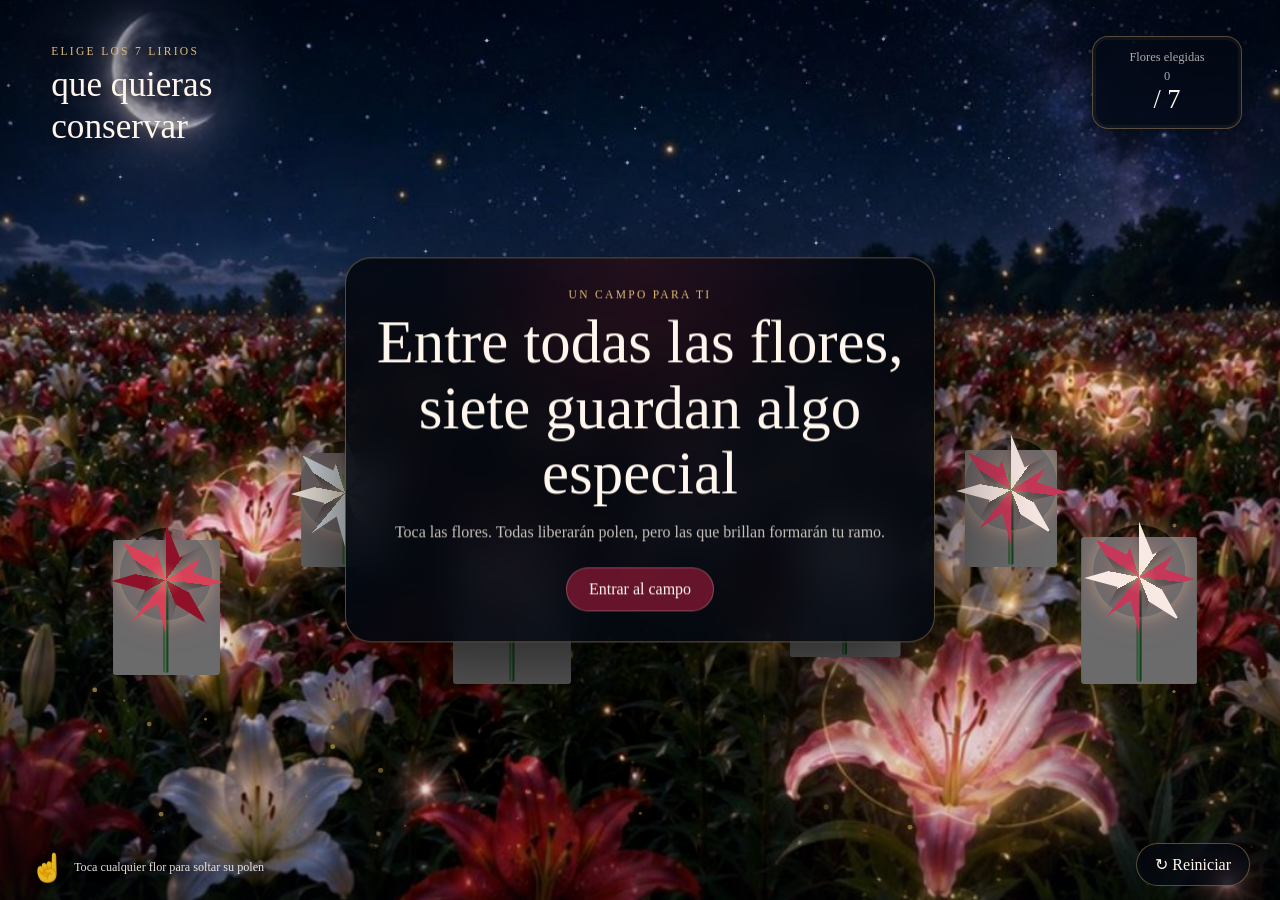
==== commit 586625c2: "Update image source path in index.html" ====
--- a/index.html
+++ b/index.html
@@ -17,7 +17,7 @@
         <img
           id="fieldBackground"
           class="field-background"
-          src="assets/campo-fondo.jpg"
+          src="campo-fondo.jpg"
           alt=""
         />
         <div class="background-wind-layer"></div>
